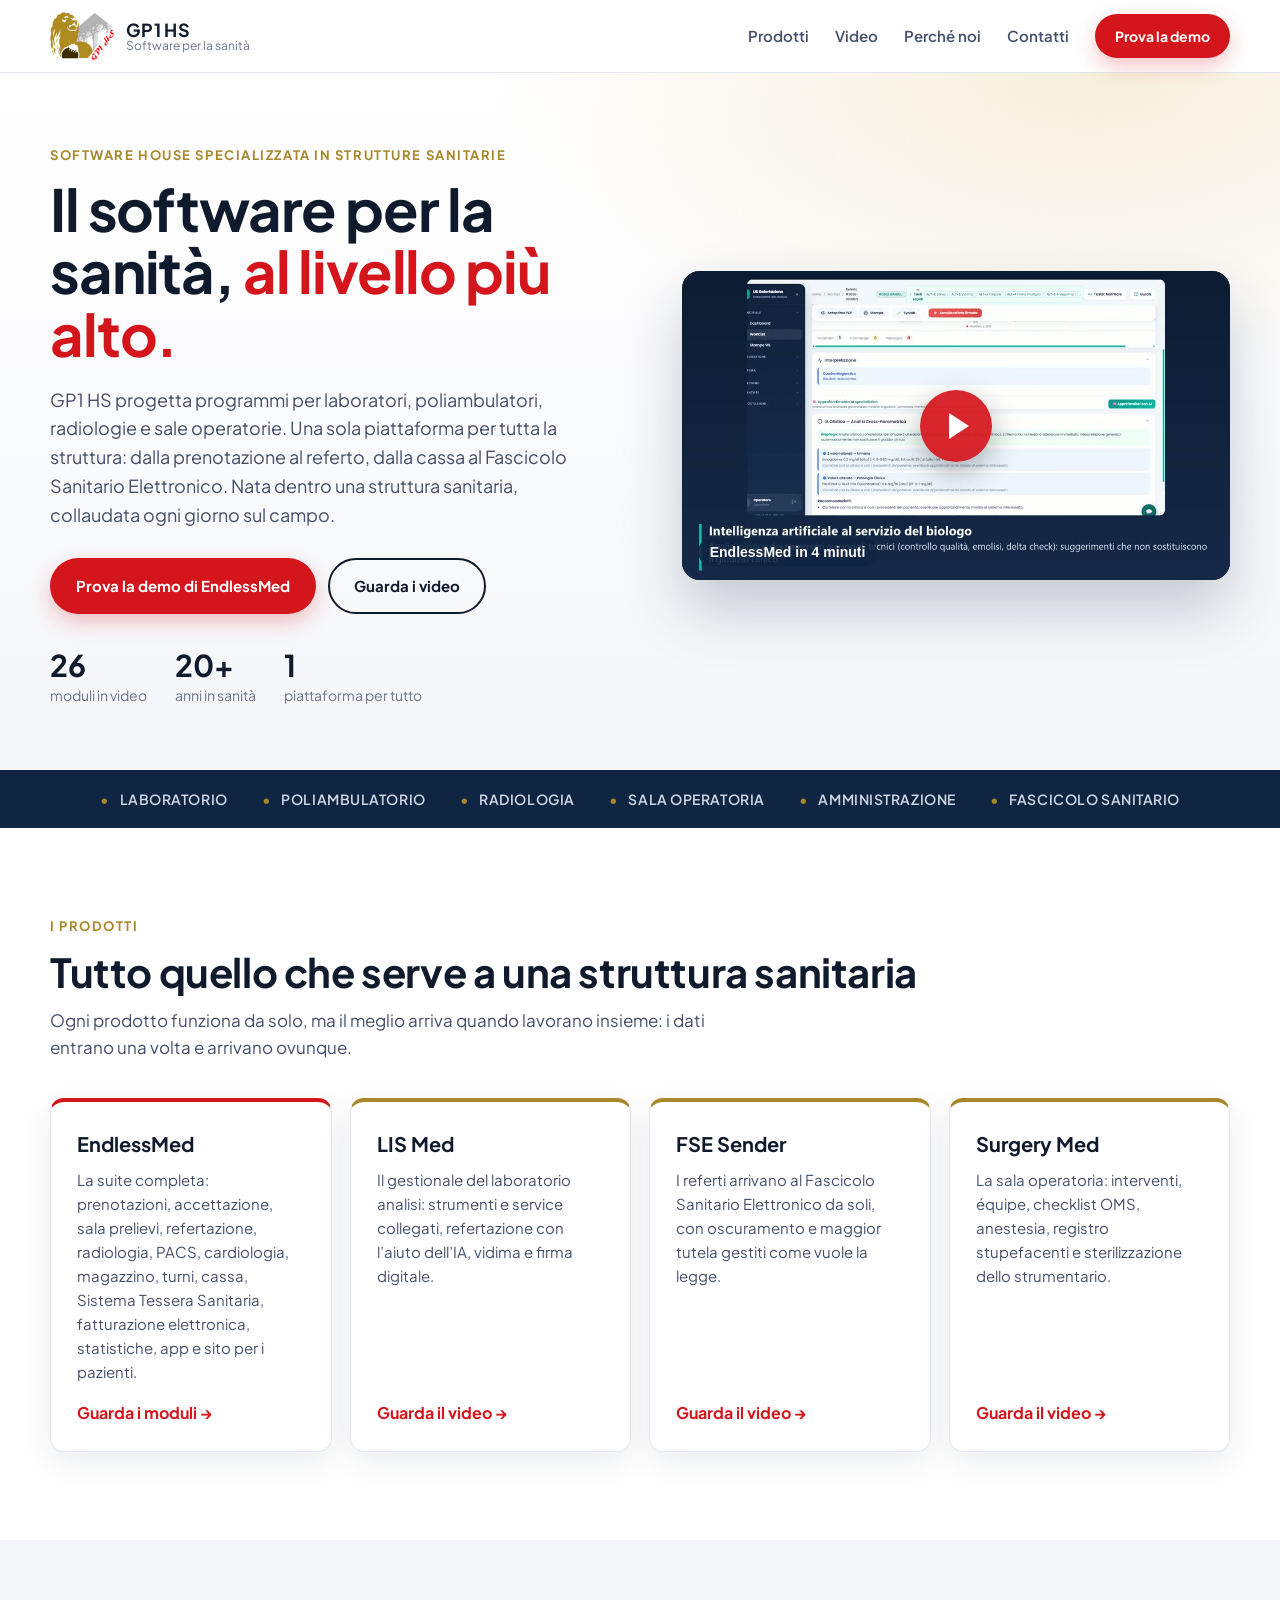
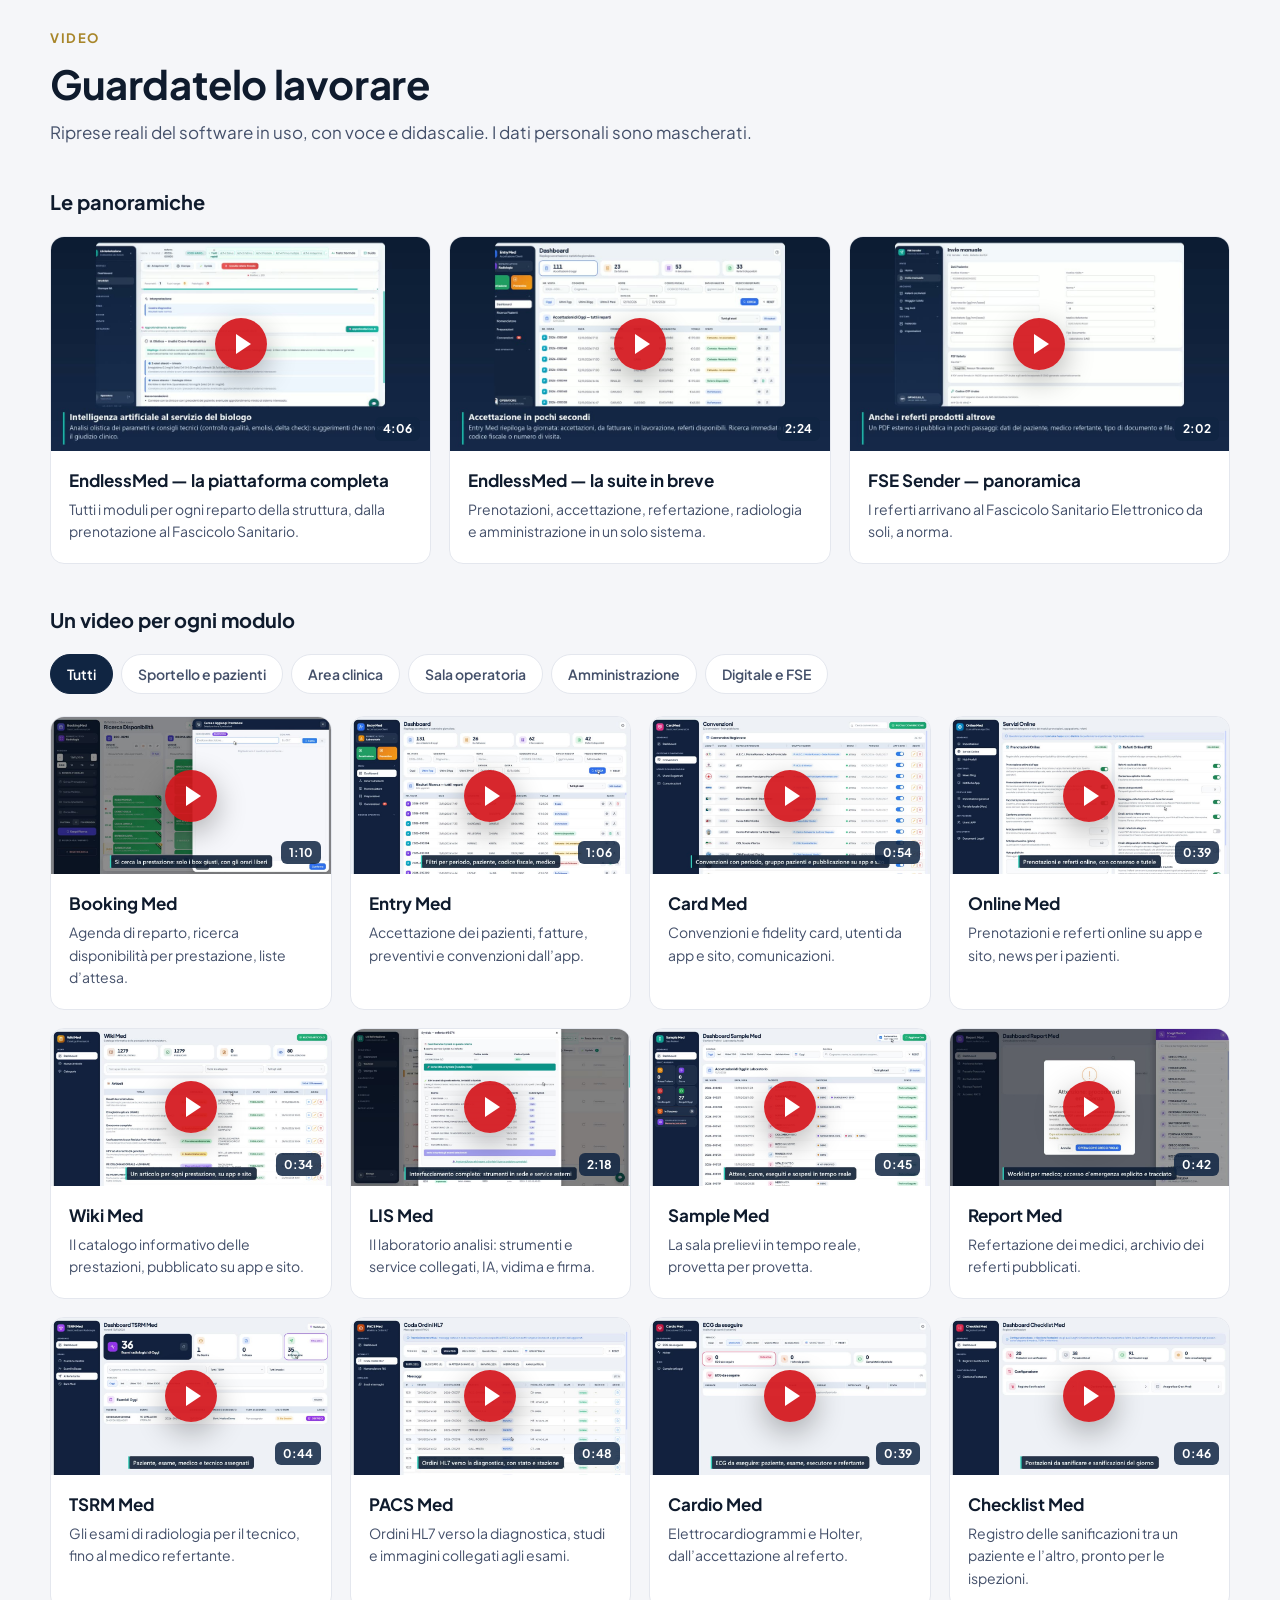
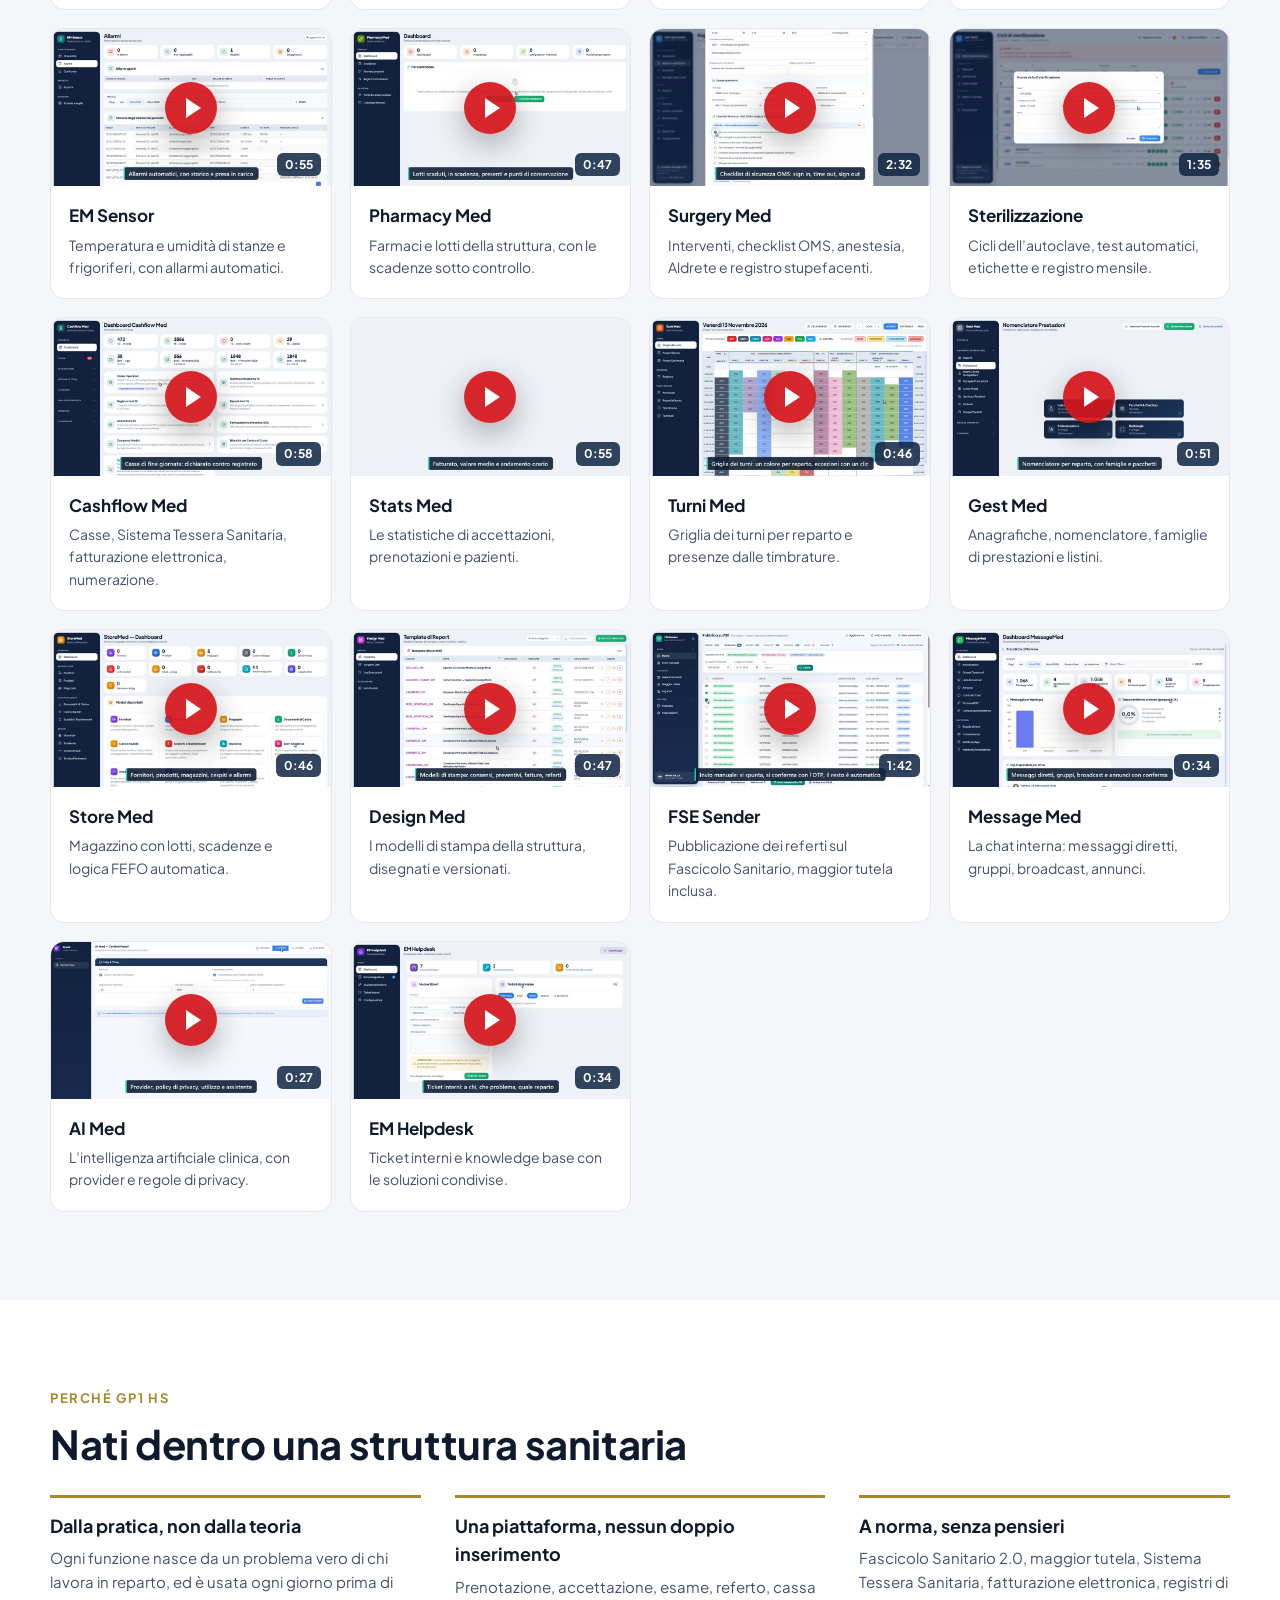
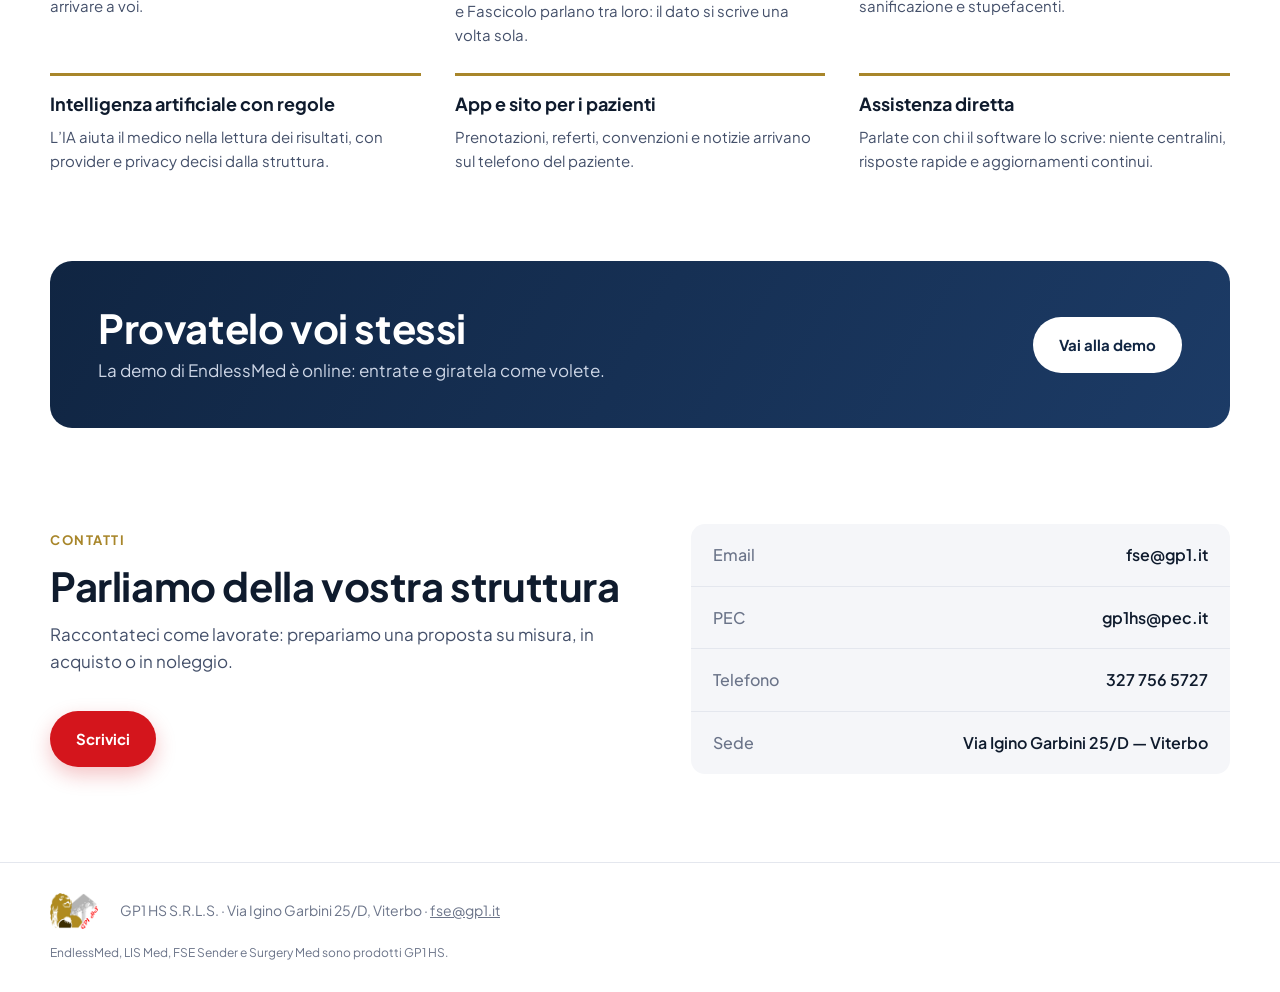
==== index.html @ 27844639 "Sito GP1 HS: software per strutture sanitarie, video demo e link alla demo Pagina unica con prodotti" ====
<!doctype html>
<html lang="it">
<head>
  <meta charset="utf-8">
  <meta name="viewport" content="width=device-width, initial-scale=1">
  <title>GP1 HS — Software per strutture sanitarie</title>
  <meta name="description" content="GP1 HS è la software house specializzata in programmi per strutture sanitarie: EndlessMed, LIS Med, FSE Sender, Surgery Med. Guarda i video e prova la demo.">
  <meta property="og:title" content="GP1 HS — Software per strutture sanitarie">
  <meta property="og:description" content="Una sola piattaforma per tutta la struttura, dalla prenotazione al Fascicolo Sanitario Elettronico.">
  <meta property="og:image" content="video/poster/video-endlessmed-completo.jpg">
  <link rel="icon" href="assets/img/favicon.png">
  <link rel="preconnect" href="https://fonts.googleapis.com">
  <link rel="preconnect" href="https://fonts.gstatic.com" crossorigin>
  <link href="https://fonts.googleapis.com/css2?family=Plus+Jakarta+Sans:wght@400;500;600;700;800&display=swap" rel="stylesheet">
  <link rel="stylesheet" href="assets/css/style.css">
</head>
<body>

<header class="top" id="top">
  <div class="wrap top__bar">
    <a class="brand" href="#top" aria-label="GP1 HS, torna all'inizio">
      <img src="assets/img/logo-gp1hs.png" alt="GP1 HS" width="64" height="48">
      <span class="brand__txt"><strong>GP1 HS</strong><small>Software per la sanità</small></span>
    </a>
    <nav class="nav" id="nav" aria-label="Menu principale">
      <a href="#prodotti">Prodotti</a>
      <a href="#video">Video</a>
      <a href="#perche">Perché noi</a>
      <a href="#contatti">Contatti</a>
      <a class="btn btn--primary btn--sm" href="https://demo.endlessmed.com" target="_blank" rel="noopener">Prova la demo</a>
    </nav>
    <button class="nav-toggle" id="navToggle" aria-label="Apri il menu" aria-expanded="false"><span></span><span></span><span></span></button>
  </div>
</header>

<main>

  <section class="hero">
    <div class="wrap hero__grid">
      <div class="hero__txt">
        <p class="eyebrow">Software house specializzata in strutture sanitarie</p>
        <h1>Il software per la sanità, <span class="accent">al livello più alto.</span></h1>
        <p class="lead">GP1 HS progetta programmi per laboratori, poliambulatori, radiologie e sale operatorie.
          Una sola piattaforma per tutta la struttura: dalla prenotazione al referto, dalla cassa al
          Fascicolo Sanitario Elettronico. Nata dentro una struttura sanitaria, collaudata ogni giorno sul campo.</p>
        <div class="hero__cta">
          <a class="btn btn--primary" href="https://demo.endlessmed.com" target="_blank" rel="noopener">Prova la demo di EndlessMed</a>
          <a class="btn btn--ghost" href="#video">Guarda i video</a>
        </div>
        <ul class="hero__facts">
          <li><strong>26</strong> moduli in video</li>
          <li><strong>20+</strong> anni in sanità</li>
          <li><strong>1</strong> piattaforma per tutto</li>
        </ul>
      </div>
      <button class="hero__media play" data-video="video-endlessmed-completo" data-titolo="EndlessMed — la piattaforma completa" aria-label="Guarda il video: EndlessMed, la piattaforma completa">
        <img src="video/poster/video-endlessmed-completo.jpg" alt="" loading="eager">
        <span class="play__btn" aria-hidden="true"></span>
        <span class="hero__media-cap">EndlessMed in 4 minuti</span>
      </button>
    </div>
  </section>

  <section class="band">
    <div class="wrap band__row">
      <span>Laboratorio</span><span>Poliambulatorio</span><span>Radiologia</span><span>Sala operatoria</span><span>Amministrazione</span><span>Fascicolo Sanitario</span>
    </div>
  </section>

  <section class="section" id="prodotti">
    <div class="wrap">
      <p class="eyebrow">I prodotti</p>
      <h2>Tutto quello che serve a una struttura sanitaria</h2>
      <p class="sub">Ogni prodotto funziona da solo, ma il meglio arriva quando lavorano insieme: i dati entrano una volta e arrivano ovunque.</p>
      <div class="products">
        <article class="product product--main">
          <h3>EndlessMed</h3>
          <p>La suite completa: prenotazioni, accettazione, sala prelievi, refertazione, radiologia, PACS, cardiologia,
            magazzino, turni, cassa, Sistema Tessera Sanitaria, fatturazione elettronica, statistiche, app e sito per i pazienti.</p>
          <a class="link" href="#video" data-filtro="sportello">Guarda i moduli</a>
        </article>
        <article class="product">
          <h3>LIS Med</h3>
          <p>Il gestionale del laboratorio analisi: strumenti e service collegati, refertazione con l’aiuto dell’IA, vidima e firma digitale.</p>
          <a class="link play" href="#" data-video="lis-med" data-titolo="LIS Med">Guarda il video</a>
        </article>
        <article class="product">
          <h3>FSE Sender</h3>
          <p>I referti arrivano al Fascicolo Sanitario Elettronico da soli, con oscuramento e maggior tutela gestiti come vuole la legge.</p>
          <a class="link play" href="#" data-video="fse-sender" data-titolo="FSE Sender">Guarda il video</a>
        </article>
        <article class="product">
          <h3>Surgery Med</h3>
          <p>La sala operatoria: interventi, équipe, checklist OMS, anestesia, registro stupefacenti e sterilizzazione dello strumentario.</p>
          <a class="link play" href="#" data-video="surgery-med" data-titolo="Surgery Med">Guarda il video</a>
        </article>
      </div>
    </div>
  </section>

  <section class="section section--alt" id="video">
    <div class="wrap">
      <p class="eyebrow">Video</p>
      <h2>Guardatelo lavorare</h2>
      <p class="sub">Riprese reali del software in uso, con voce e didascalie. I dati personali sono mascherati.</p>

      <h3 class="h3">Le panoramiche</h3>
      <div class="cards cards--3" id="panoramica"></div>

      <h3 class="h3">Un video per ogni modulo</h3>
      <div class="chips" id="filtri" role="tablist" aria-label="Filtra per area"></div>
      <div class="cards" id="moduli"></div>
    </div>
  </section>

  <section class="section" id="perche">
    <div class="wrap">
      <p class="eyebrow">Perché GP1 HS</p>
      <h2>Nati dentro una struttura sanitaria</h2>
      <div class="why">
        <div><h3>Dalla pratica, non dalla teoria</h3><p>Ogni funzione nasce da un problema vero di chi lavora in reparto, ed è usata ogni giorno prima di arrivare a voi.</p></div>
        <div><h3>Una piattaforma, nessun doppio inserimento</h3><p>Prenotazione, accettazione, esame, referto, cassa e Fascicolo parlano tra loro: il dato si scrive una volta sola.</p></div>
        <div><h3>A norma, senza pensieri</h3><p>Fascicolo Sanitario 2.0, maggior tutela, Sistema Tessera Sanitaria, fatturazione elettronica, registri di sanificazione e stupefacenti.</p></div>
        <div><h3>Intelligenza artificiale con regole</h3><p>L’IA aiuta il medico nella lettura dei risultati, con provider e privacy decisi dalla struttura.</p></div>
        <div><h3>App e sito per i pazienti</h3><p>Prenotazioni, referti, convenzioni e notizie arrivano sul telefono del paziente.</p></div>
        <div><h3>Assistenza diretta</h3><p>Parlate con chi il software lo scrive: niente centralini, risposte rapide e aggiornamenti continui.</p></div>
      </div>
    </div>
  </section>

  <section class="cta">
    <div class="wrap cta__box">
      <div>
        <h2>Provatelo voi stessi</h2>
        <p>La demo di EndlessMed è online: entrate e giratela come volete.</p>
      </div>
      <a class="btn btn--light" href="https://demo.endlessmed.com" target="_blank" rel="noopener">Vai alla demo</a>
    </div>
  </section>

  <section class="section" id="contatti">
    <div class="wrap contacts">
      <div>
        <p class="eyebrow">Contatti</p>
        <h2>Parliamo della vostra struttura</h2>
        <p class="sub">Raccontateci come lavorate: prepariamo una proposta su misura, in acquisto o in noleggio.</p>
        <a class="btn btn--primary" href="mailto:fse@gp1.it?subject=Richiesta%20informazioni%20GP1%20HS">Scrivici</a>
      </div>
      <ul class="contacts__list">
        <li><span>Email</span><a href="mailto:fse@gp1.it">fse@gp1.it</a></li>
        <li><span>PEC</span><a href="mailto:gp1hs@pec.it">gp1hs@pec.it</a></li>
        <li><span>Telefono</span><a href="tel:+393277565727">327 756 5727</a></li>
        <li><span>Sede</span>Via Igino Garbini 25/D — Viterbo</li>
      </ul>
    </div>
  </section>

</main>

<footer class="foot">
  <div class="wrap foot__row">
    <img src="assets/img/logo-gp1hs.png" alt="" width="48" height="36">
    <p>GP1 HS S.R.L.S. · Via Igino Garbini 25/D, Viterbo · <a href="mailto:fse@gp1.it">fse@gp1.it</a></p>
    <p class="foot__small">EndlessMed, LIS Med, FSE Sender e Surgery Med sono prodotti GP1 HS.</p>
  </div>
</footer>

<dialog class="player" id="player" aria-label="Video">
  <div class="player__box">
    <div class="player__head"><strong id="playerTitle"></strong><button class="player__close" id="playerClose" aria-label="Chiudi il video">×</button></div>
    <video id="playerVideo" controls playsinline preload="metadata"></video>
  </div>
</dialog>

<script src="assets/js/video.js"></script>
<script src="assets/js/main.js"></script>
</body>
</html>
---- assets/css/style.css ----
:root {
  --ink: #0f1b2d;
  --ink-2: #44506a;
  --muted: #6b7489;
  --bg: #ffffff;
  --bg-alt: #f5f6f9;
  --line: #e4e7ee;
  --gold: #a8862a;
  --gold-soft: #f6efdd;
  --red: #d4151c;
  --navy: #102542;
  --radius: 14px;
  --shadow: 0 10px 30px rgba(16, 37, 66, .08);
}
* { box-sizing: border-box; }
html { scroll-behavior: smooth; scroll-padding-top: 84px; }
body { margin: 0; font-family: 'Plus Jakarta Sans', system-ui, -apple-system, 'Segoe UI', sans-serif; color: var(--ink); background: var(--bg); line-height: 1.6; -webkit-font-smoothing: antialiased; }
body.no-scroll { overflow: hidden; }
img { max-width: 100%; display: block; }
a { color: inherit; }
.wrap { width: min(1180px, 100% - 32px); margin: 0 auto; }

/* pulsanti */
.btn { display: inline-flex; align-items: center; justify-content: center; gap: 8px; padding: 14px 24px; border-radius: 999px; font-weight: 700; font-size: 15px; text-decoration: none; border: 2px solid transparent; transition: transform .15s, box-shadow .15s, background .15s; cursor: pointer; }
.btn:hover { transform: translateY(-1px); }
.btn--primary { background: var(--red); color: #fff; box-shadow: 0 8px 20px rgba(212, 21, 28, .25); }
.btn--primary:hover { background: #b80f15; }
.btn--ghost { border-color: var(--ink); color: var(--ink); }
.btn--ghost:hover { background: var(--ink); color: #fff; }
.btn--light { background: #fff; color: var(--navy); }
.btn--sm { padding: 9px 18px; font-size: 14px; }
.link { font-weight: 700; color: var(--red); text-decoration: none; }
.link::after { content: ' →'; }

/* intestazione */
.top { position: sticky; top: 0; z-index: 50; background: rgba(255, 255, 255, .94); backdrop-filter: blur(10px); border-bottom: 1px solid var(--line); }
.top__bar { display: flex; align-items: center; justify-content: space-between; height: 72px; }
.brand { display: flex; align-items: center; gap: 12px; text-decoration: none; }
.brand img { width: 64px; height: auto; }
.brand__txt { display: flex; flex-direction: column; line-height: 1.1; }
.brand__txt strong { font-size: 18px; letter-spacing: .02em; }
.brand__txt small { font-size: 12px; color: var(--muted); }
.nav { display: flex; align-items: center; gap: 26px; }
.nav a:not(.btn) { text-decoration: none; font-weight: 600; font-size: 15px; color: var(--ink-2); }
.nav a:not(.btn):hover { color: var(--red); }
.nav-toggle { display: none; background: none; border: 0; padding: 8px; cursor: pointer; }
.nav-toggle span { display: block; width: 24px; height: 2px; background: var(--ink); margin: 5px 0; }

/* hero */
.hero { padding: 72px 0 64px; background: radial-gradient(1000px 500px at 85% 0%, var(--gold-soft), transparent 60%), linear-gradient(180deg, #fff, var(--bg-alt)); }
.hero__grid { display: grid; grid-template-columns: 1.05fr 1fr; gap: 56px; align-items: center; }
.eyebrow { margin: 0 0 12px; font-size: 13px; font-weight: 700; letter-spacing: .12em; text-transform: uppercase; color: var(--gold); }
h1 { font-size: clamp(36px, 5vw, 58px); line-height: 1.08; margin: 0 0 20px; letter-spacing: -.02em; }
h1 .accent { color: var(--red); }
h2 { font-size: clamp(28px, 3.4vw, 40px); line-height: 1.15; margin: 0 0 12px; letter-spacing: -.01em; }
.lead { font-size: 18px; color: var(--ink-2); margin: 0 0 28px; max-width: 560px; }
.sub { font-size: 17px; color: var(--ink-2); margin: 0 0 36px; max-width: 720px; }
.hero__cta { display: flex; flex-wrap: wrap; gap: 12px; }
.hero__facts { display: flex; flex-wrap: wrap; gap: 28px; list-style: none; padding: 0; margin: 36px 0 0; color: var(--muted); font-size: 14px; }
.hero__facts strong { display: block; font-size: 30px; color: var(--ink); line-height: 1; margin-bottom: 4px; }
.hero__media { position: relative; border: 0; padding: 0; border-radius: 18px; overflow: hidden; box-shadow: 0 30px 60px rgba(16, 37, 66, .22); cursor: pointer; background: var(--navy); }
.hero__media img { width: 100%; aspect-ratio: 16 / 9; object-fit: cover; transition: transform .4s; }
.hero__media:hover img { transform: scale(1.03); }
.hero__media-cap { position: absolute; left: 16px; bottom: 14px; background: rgba(16, 37, 66, .85); color: #fff; font-weight: 600; font-size: 14px; padding: 6px 12px; border-radius: 999px; }

/* tasto play */
.play__btn { position: absolute; left: 50%; top: 50%; width: 72px; height: 72px; margin: -36px 0 0 -36px; border-radius: 50%; background: rgba(212, 21, 28, .92); box-shadow: 0 10px 30px rgba(0, 0, 0, .3); transition: transform .2s; }
.play__btn::after { content: ''; position: absolute; left: 29px; top: 23px; border-left: 20px solid #fff; border-top: 13px solid transparent; border-bottom: 13px solid transparent; }
.play:hover .play__btn { transform: scale(1.08); }

/* fascia reparti */
.band { background: var(--navy); color: #cdd6e6; }
.band__row { display: flex; flex-wrap: wrap; justify-content: center; gap: 10px 34px; padding: 18px 0; font-weight: 600; font-size: 14px; letter-spacing: .04em; text-transform: uppercase; }
.band__row span::before { content: '•'; color: var(--gold); margin-right: 10px; }

/* sezioni */
.section { padding: 88px 0; }
.section--alt { background: var(--bg-alt); }
.h3 { font-size: 20px; margin: 40px 0 18px; }

/* prodotti */
.products { display: grid; grid-template-columns: repeat(4, 1fr); gap: 18px; }
.product { background: #fff; border: 1px solid var(--line); border-radius: var(--radius); padding: 26px; box-shadow: var(--shadow); display: flex; flex-direction: column; gap: 8px; border-top: 4px solid var(--gold); }
.product h3 { margin: 0; font-size: 20px; }
.product p { margin: 0 0 8px; color: var(--ink-2); font-size: 15px; flex: 1; }
.product--main { border-top-color: var(--red); }

/* schede video */
.cards { display: grid; grid-template-columns: repeat(auto-fill, minmax(260px, 1fr)); gap: 18px; }
.cards--3 { grid-template-columns: repeat(3, 1fr); }
.vcard { display: flex; flex-direction: column; text-align: left; font: inherit; color: inherit; background: #fff; border: 1px solid var(--line); border-radius: var(--radius); overflow: hidden; cursor: pointer; padding: 0; transition: transform .15s, box-shadow .15s; }
.vcard:hover { transform: translateY(-3px); box-shadow: var(--shadow); }
.vcard[hidden] { display: none; }
.vcard__img { position: relative; display: block; background: var(--navy); }
.vcard__img img { width: 100%; aspect-ratio: 16 / 9; object-fit: cover; }
.vcard__img .play__btn { width: 52px; height: 52px; margin: -26px 0 0 -26px; }
.vcard__img .play__btn::after { left: 21px; top: 16px; border-left-width: 15px; border-top-width: 10px; border-bottom-width: 10px; }
.vcard__dur { position: absolute; right: 10px; bottom: 10px; background: rgba(16, 37, 66, .85); color: #fff; font-size: 12px; font-weight: 700; padding: 2px 8px; border-radius: 6px; }
.vcard__dur:empty { display: none; }
.vcard__txt { display: flex; flex-direction: column; gap: 4px; padding: 16px 18px 20px; }
.vcard__txt strong { font-size: 17px; }
.vcard__txt span { font-size: 14px; color: var(--ink-2); }
.chips { display: flex; flex-wrap: wrap; gap: 8px; margin-bottom: 22px; }
.chip { font: inherit; font-size: 14px; font-weight: 600; padding: 8px 16px; border-radius: 999px; border: 1px solid var(--line); background: #fff; color: var(--ink-2); cursor: pointer; }
.chip.is-on { background: var(--navy); border-color: var(--navy); color: #fff; }

/* perché */
.why { display: grid; grid-template-columns: repeat(3, 1fr); gap: 26px 34px; margin-top: 28px; }
.why h3 { font-size: 18px; margin: 0 0 6px; padding-top: 14px; border-top: 3px solid var(--gold); }
.why p { margin: 0; color: var(--ink-2); font-size: 15px; }

/* invito alla demo */
.cta { padding: 0 0 8px; }
.cta__box { display: flex; align-items: center; justify-content: space-between; gap: 24px; background: linear-gradient(120deg, var(--navy), #1c3b66); color: #fff; border-radius: 22px; padding: 44px 48px; }
.cta__box h2 { color: #fff; margin: 0 0 6px; }
.cta__box p { margin: 0; color: #cdd6e6; font-size: 17px; }

/* contatti */
.contacts { display: grid; grid-template-columns: 1.1fr 1fr; gap: 48px; align-items: center; }
.contacts__list { list-style: none; margin: 0; padding: 0; background: var(--bg-alt); border-radius: var(--radius); }
.contacts__list li { display: flex; justify-content: space-between; gap: 16px; padding: 18px 22px; border-bottom: 1px solid var(--line); font-weight: 600; }
.contacts__list li:last-child { border-bottom: 0; }
.contacts__list span { color: var(--muted); font-weight: 500; }
.contacts__list a { text-decoration: none; color: var(--ink); overflow-wrap: anywhere; }
.contacts__list a:hover { color: var(--red); }

/* piede */
.foot { border-top: 1px solid var(--line); padding: 30px 0; color: var(--muted); font-size: 14px; }
.foot__row { display: flex; flex-wrap: wrap; align-items: center; gap: 14px 22px; }
.foot__row p { margin: 0; }
.foot__small { flex-basis: 100%; font-size: 12px; }

/* lettore video */
.player { border: 0; padding: 0; background: transparent; width: min(1100px, 100% - 24px); max-width: none; }
.player::backdrop { background: rgba(8, 15, 28, .85); }
.player__box { background: #000; border-radius: 14px; overflow: hidden; }
.player__head { display: flex; align-items: center; justify-content: space-between; padding: 10px 14px; background: var(--navy); color: #fff; }
.player__close { background: none; border: 0; color: #fff; font-size: 30px; line-height: 1; cursor: pointer; padding: 0 6px; }
.player video { display: block; width: 100%; max-height: 80vh; background: #000; }

/* schermi piccoli */
@media (max-width: 960px) {
  .hero__grid, .contacts { grid-template-columns: 1fr; gap: 36px; }
  .products { grid-template-columns: repeat(2, 1fr); }
  .why { grid-template-columns: repeat(2, 1fr); }
  .cards--3 { grid-template-columns: 1fr 1fr; }
}
@media (max-width: 720px) {
  .nav-toggle { display: block; }
  .nav { position: absolute; top: 72px; left: 0; right: 0; flex-direction: column; align-items: stretch; gap: 0; background: #fff; border-bottom: 1px solid var(--line); padding: 8px 16px 16px; display: none; }
  .nav.is-open { display: flex; }
  .nav a:not(.btn) { padding: 12px 0; border-bottom: 1px solid var(--line); }
  .nav .btn { margin-top: 12px; }
  .hero { padding: 44px 0 48px; }
  .section { padding: 60px 0; }
  .products, .why, .cards--3 { grid-template-columns: 1fr; }
  .cta__box { flex-direction: column; align-items: flex-start; padding: 32px 24px; }
  .contacts__list li { flex-direction: column; gap: 2px; }
  .brand__txt small { display: none; }
}
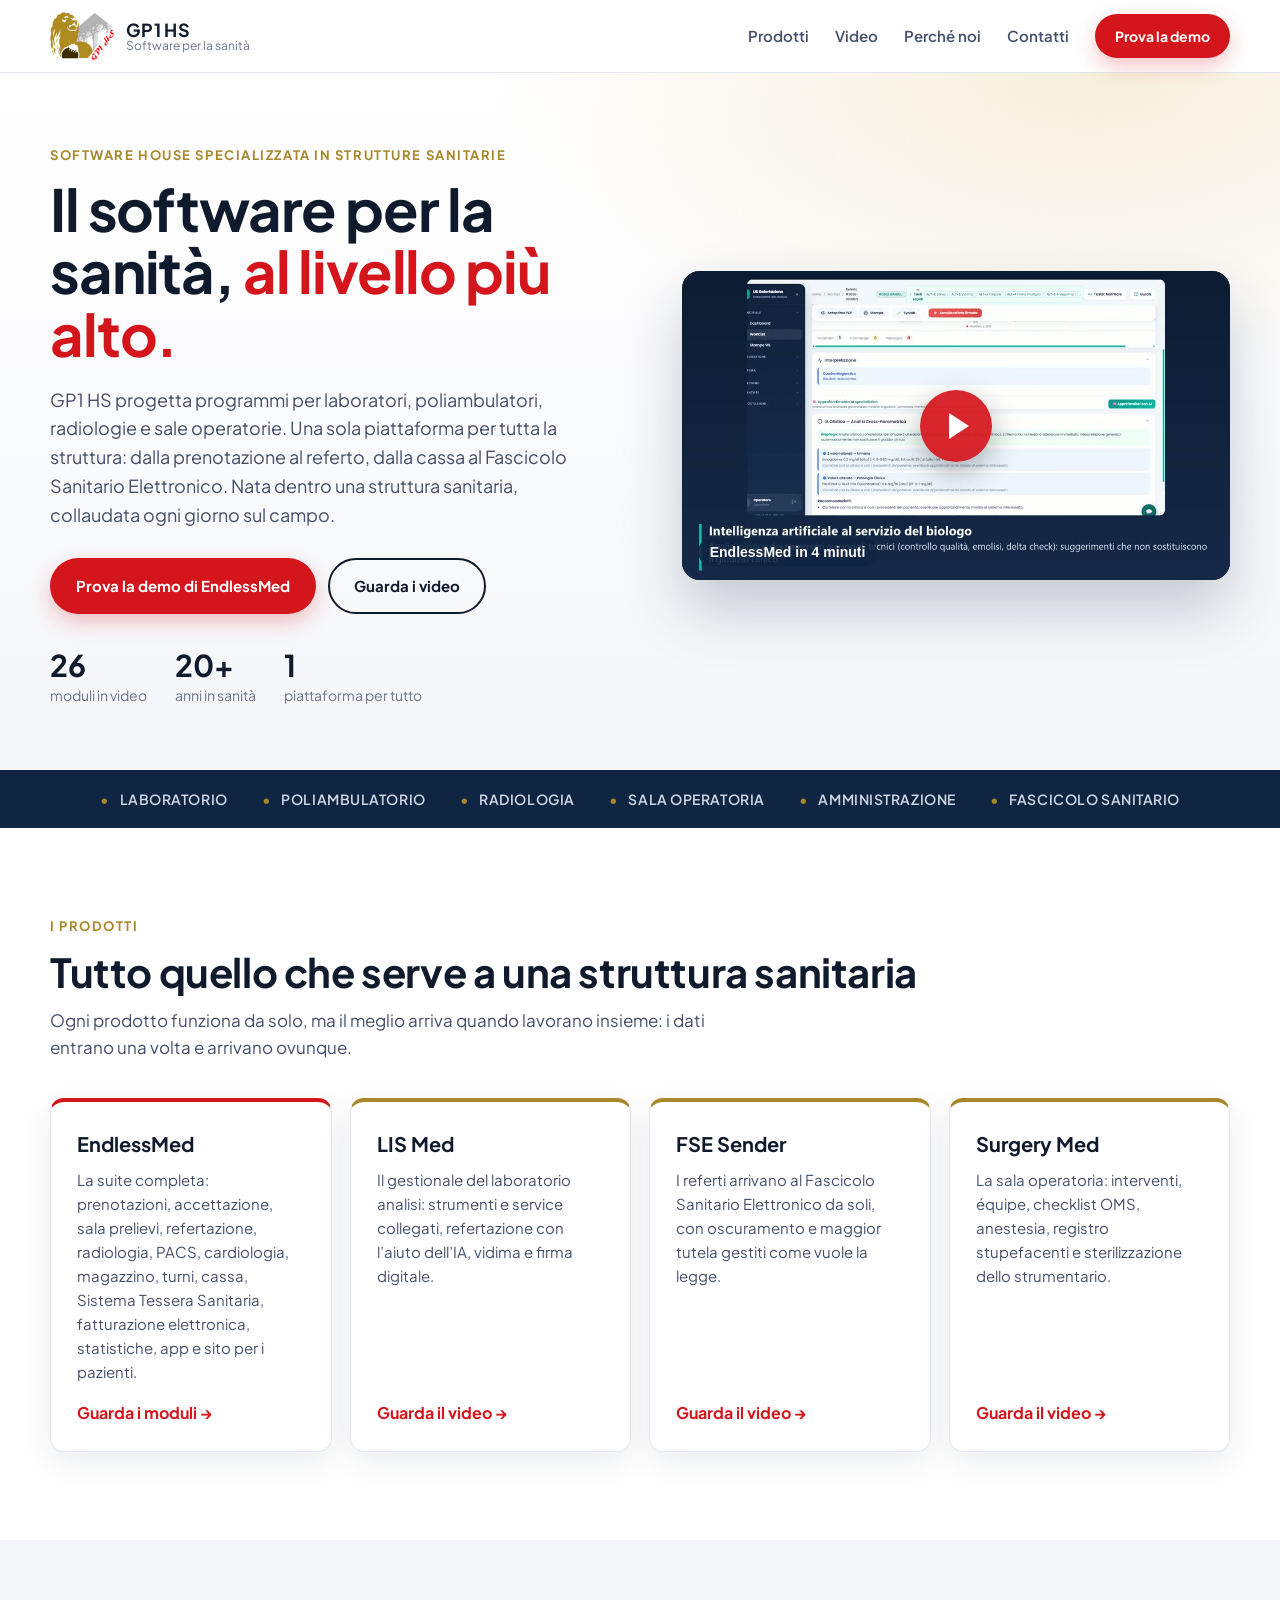
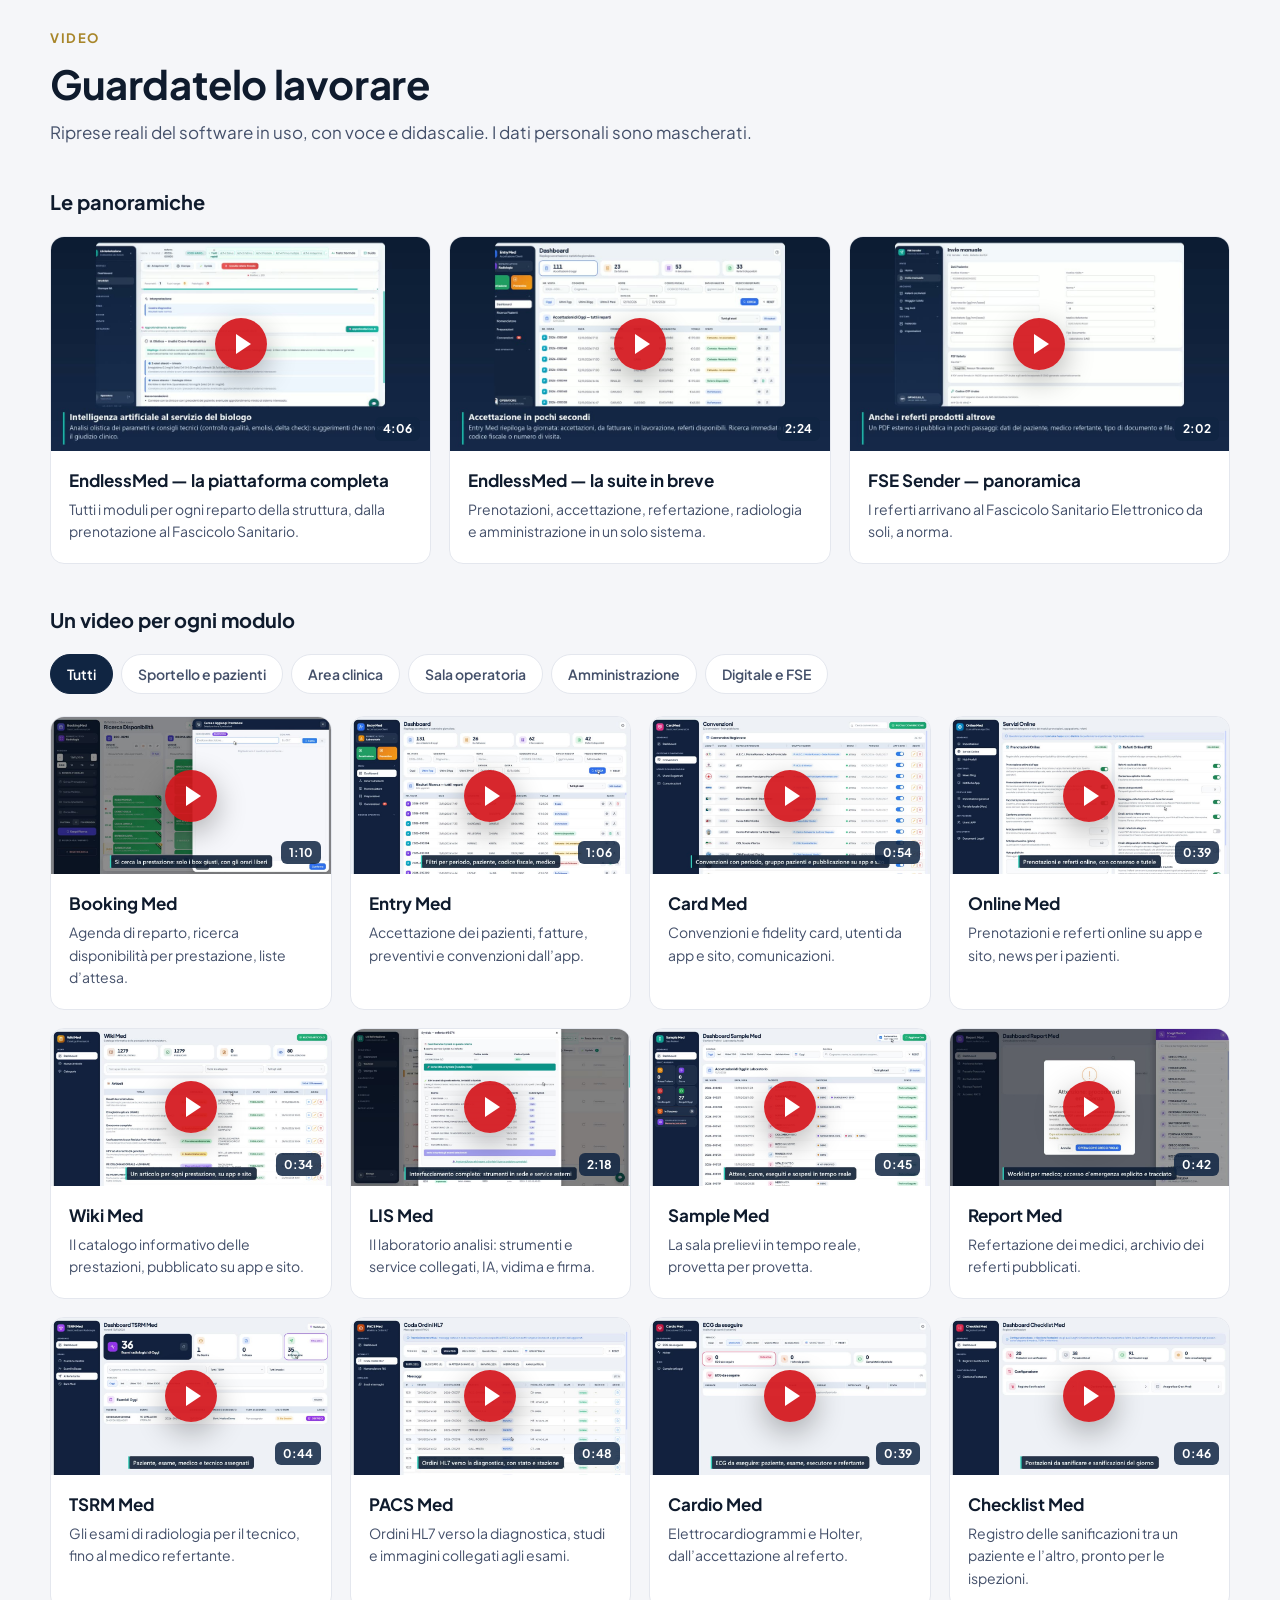
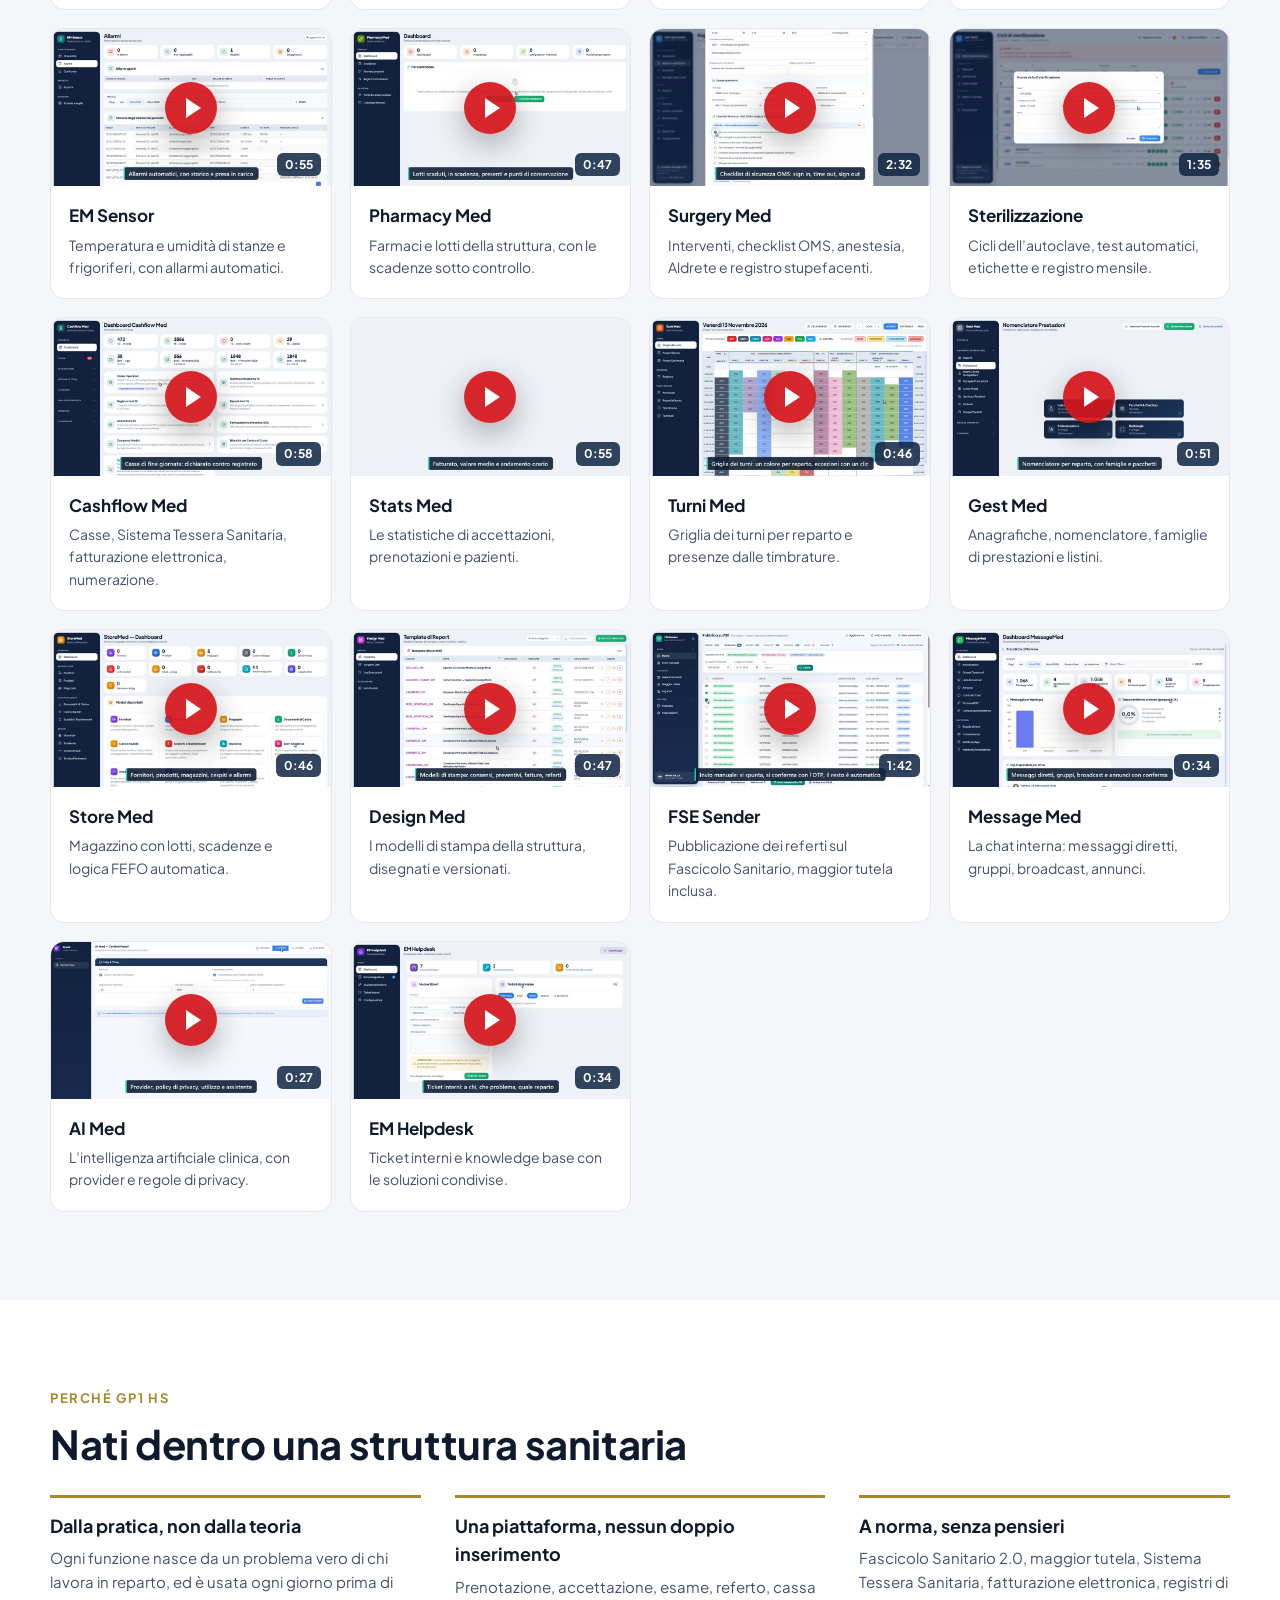
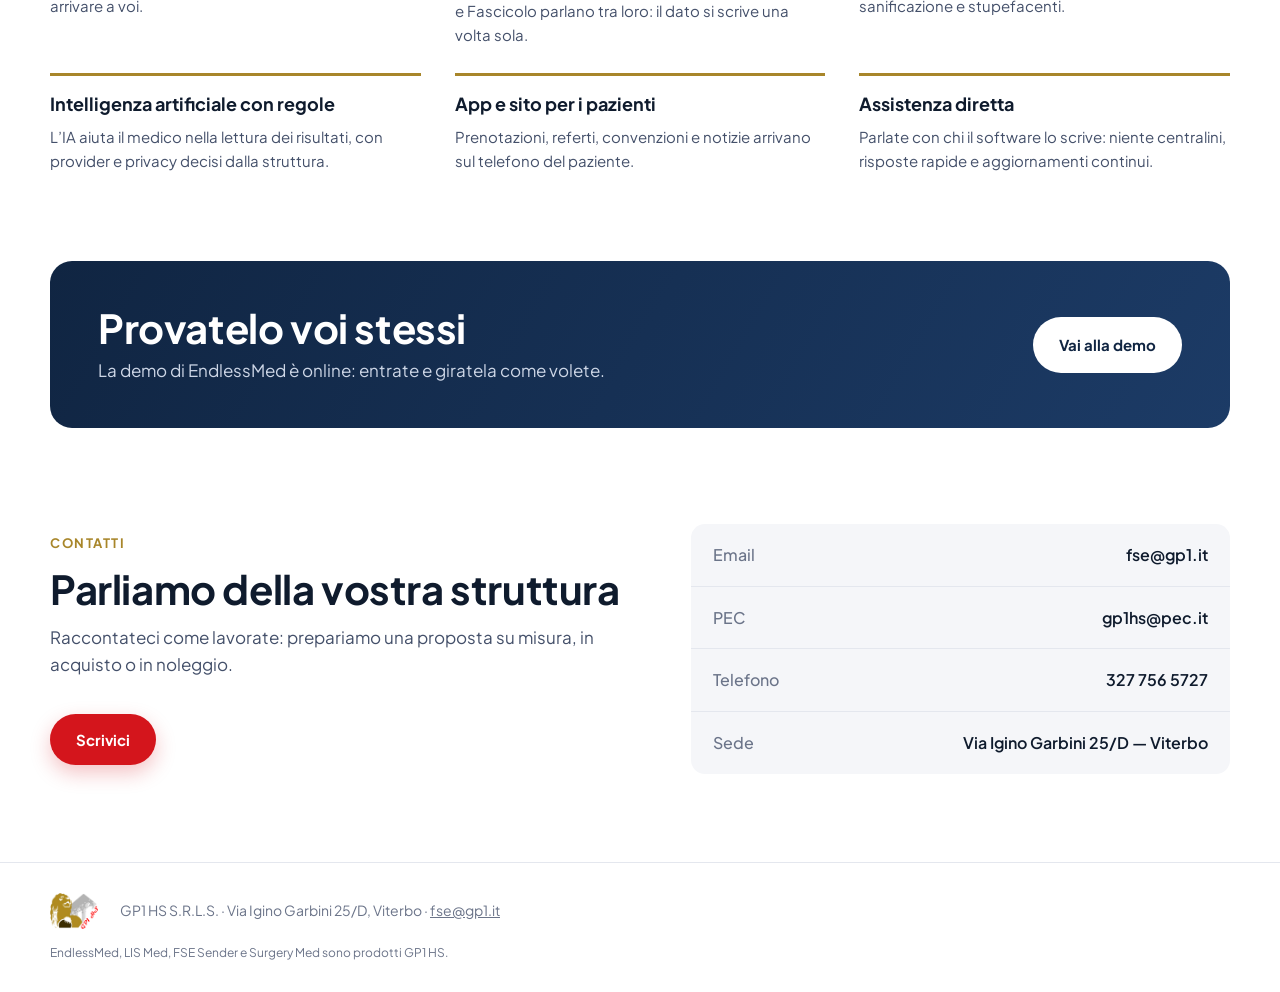
==== commit 0654159b: "Scrivici: finestra con Gmail, Outlook, programma di posta e copia dell'indirizzo Il solo link mailto" ====
--- a/index.html
+++ b/index.html
@@ -144,7 +144,7 @@
         <p class="eyebrow">Contatti</p>
         <h2>Parliamo della vostra struttura</h2>
         <p class="sub">Raccontateci come lavorate: prepariamo una proposta su misura, in acquisto o in noleggio.</p>
-        <a class="btn btn--primary" href="mailto:fse@gp1.it?subject=Richiesta%20informazioni%20GP1%20HS">Scrivici</a>
+        <button class="btn btn--primary" id="scrivici" type="button">Scrivici</button>
       </div>
       <ul class="contacts__list">
         <li><span>Email</span><a href="mailto:fse@gp1.it">fse@gp1.it</a></li>
@@ -165,6 +165,21 @@
   </div>
 </footer>
 
+<dialog class="mail" id="mailDlg" aria-labelledby="mailTitle">
+  <div class="mail__box">
+    <button class="mail__close" id="mailClose" aria-label="Chiudi">×</button>
+    <h3 id="mailTitle">Scriveteci</h3>
+    <p class="mail__addr">fse@gp1.it</p>
+    <div class="mail__opts">
+      <a class="btn btn--primary" target="_blank" rel="noopener" href="https://mail.google.com/mail/?view=cm&amp;fs=1&amp;to=fse@gp1.it&amp;su=Richiesta%20informazioni%20GP1%20HS">Scrivi con Gmail</a>
+      <a class="btn btn--ghost" target="_blank" rel="noopener" href="https://outlook.live.com/mail/0/deeplink/compose?to=fse@gp1.it&amp;subject=Richiesta%20informazioni%20GP1%20HS">Scrivi con Outlook</a>
+      <a class="btn btn--ghost" href="mailto:fse@gp1.it?subject=Richiesta%20informazioni%20GP1%20HS">Programma di posta</a>
+      <button class="btn btn--ghost" type="button" id="mailCopy">Copia l’indirizzo</button>
+    </div>
+    <p class="mail__alt">Oppure chiamateci: <a href="tel:+393277565727">327 756 5727</a></p>
+  </div>
+</dialog>
+
 <dialog class="player" id="player" aria-label="Video">
   <div class="player__box">
     <div class="player__head"><strong id="playerTitle"></strong><button class="player__close" id="playerClose" aria-label="Chiudi il video">×</button></div>
--- a/assets/css/style.css
+++ b/assets/css/style.css
@@ -138,6 +138,19 @@
 .player__close { background: none; border: 0; color: #fff; font-size: 30px; line-height: 1; cursor: pointer; padding: 0 6px; }
 .player video { display: block; width: 100%; max-height: 80vh; background: #000; }
 
+/* finestra «Scrivici» */
+.mail { border: 0; padding: 0; background: transparent; width: min(480px, 100% - 32px); }
+.mail::backdrop { background: rgba(8, 15, 28, .7); }
+.mail__box { position: relative; background: #fff; border-radius: 18px; padding: 30px 28px 24px; box-shadow: 0 30px 60px rgba(0, 0, 0, .3); }
+.mail__box h3 { margin: 0 0 4px; font-size: 22px; }
+.mail__addr { margin: 0 0 20px; font-size: 20px; font-weight: 700; color: var(--red); overflow-wrap: anywhere; }
+.mail__opts { display: grid; gap: 10px; }
+.mail__opts .btn { width: 100%; font-family: inherit; }
+.mail__alt { margin: 18px 0 0; color: var(--ink-2); font-size: 15px; }
+.mail__alt a { font-weight: 700; color: var(--ink); }
+.mail__close { position: absolute; right: 14px; top: 10px; background: none; border: 0; font-size: 28px; line-height: 1; cursor: pointer; color: var(--muted); }
+button.btn { font-family: inherit; }
+
 /* schermi piccoli */
 @media (max-width: 960px) {
   .hero__grid, .contacts { grid-template-columns: 1fr; gap: 36px; }
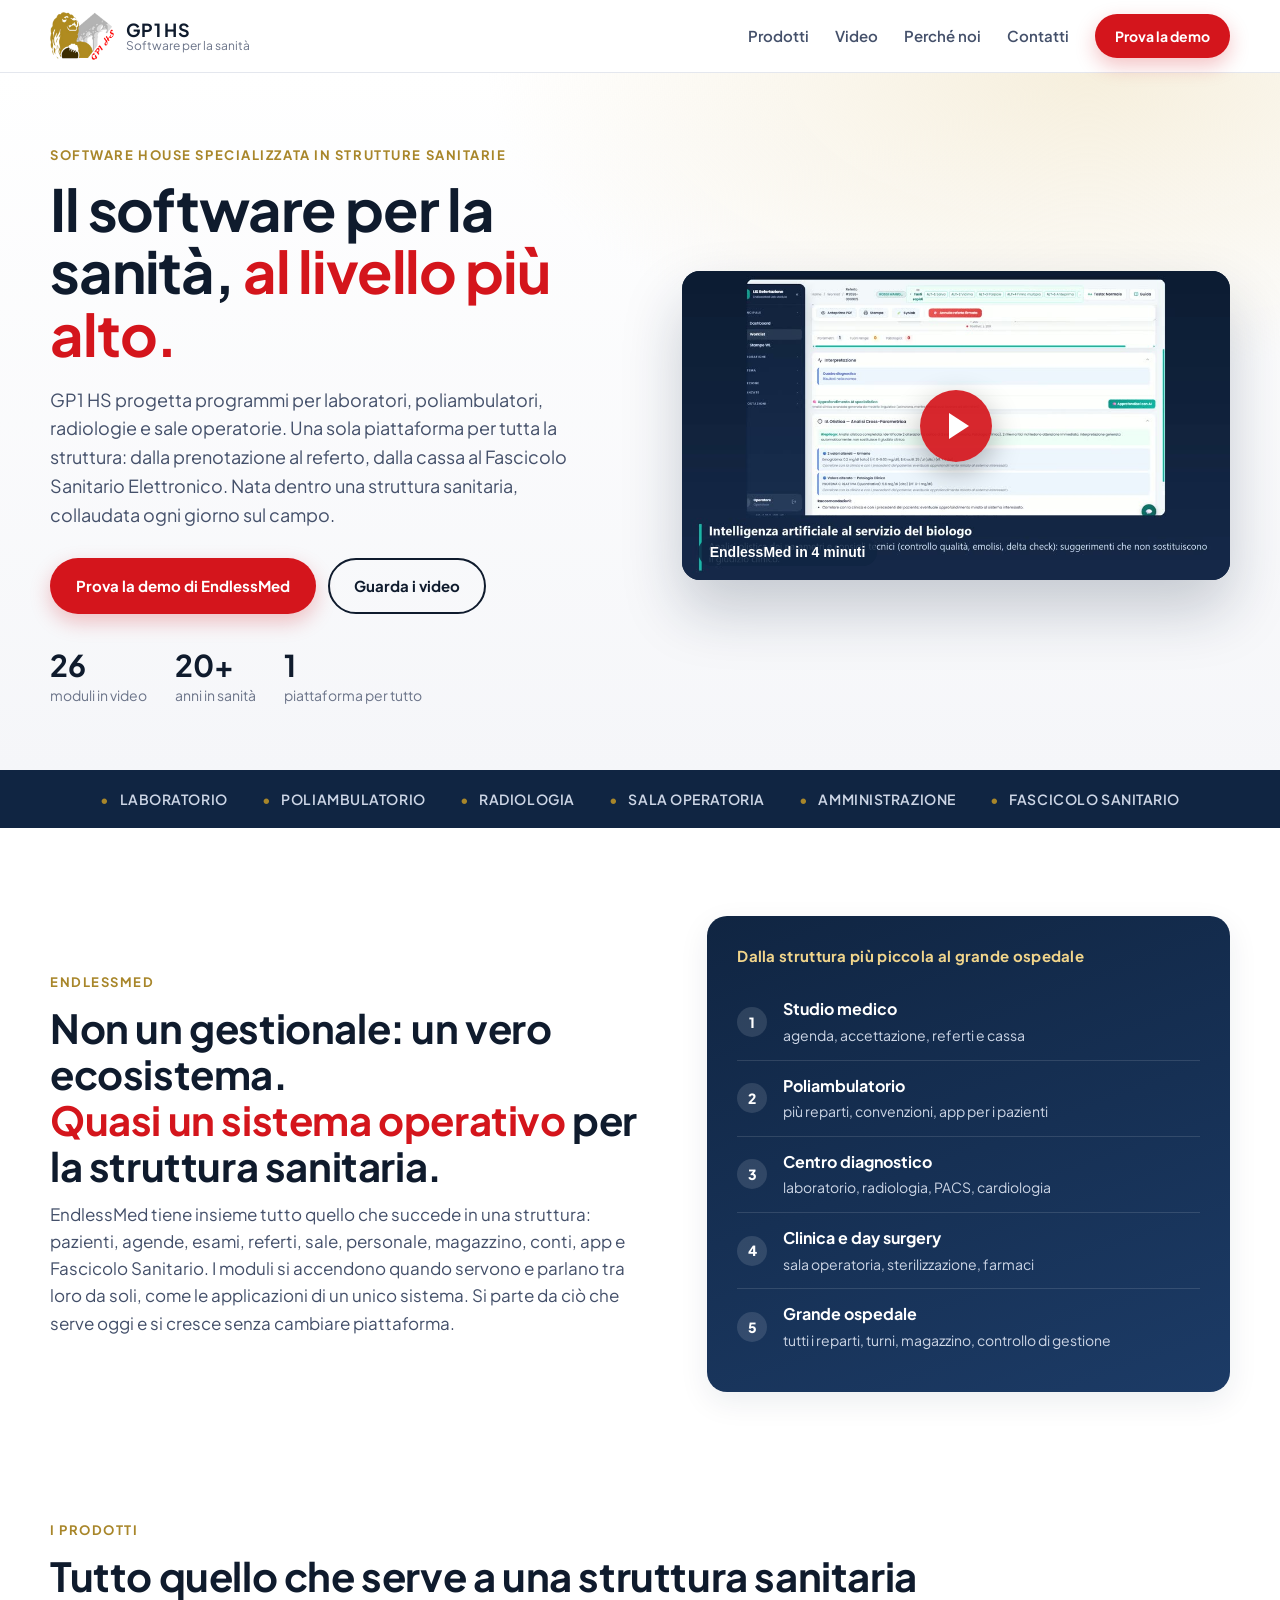
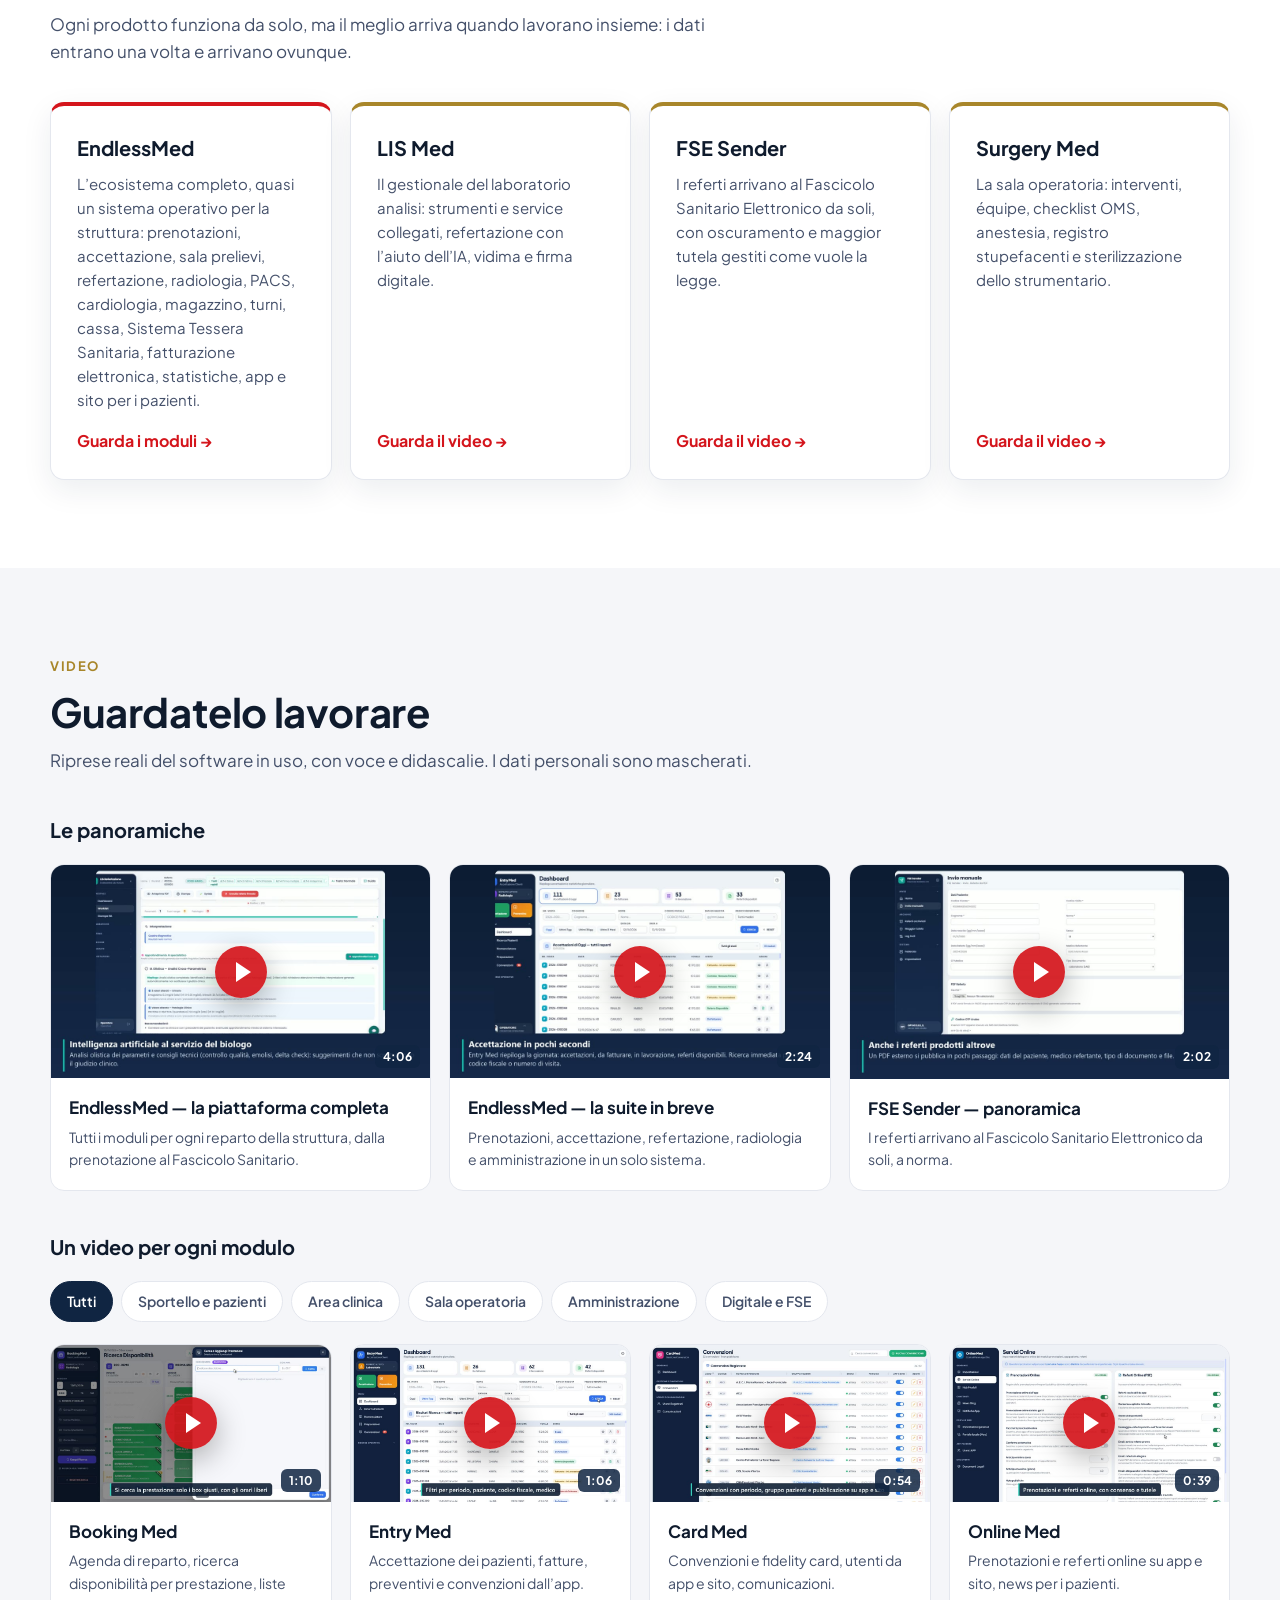
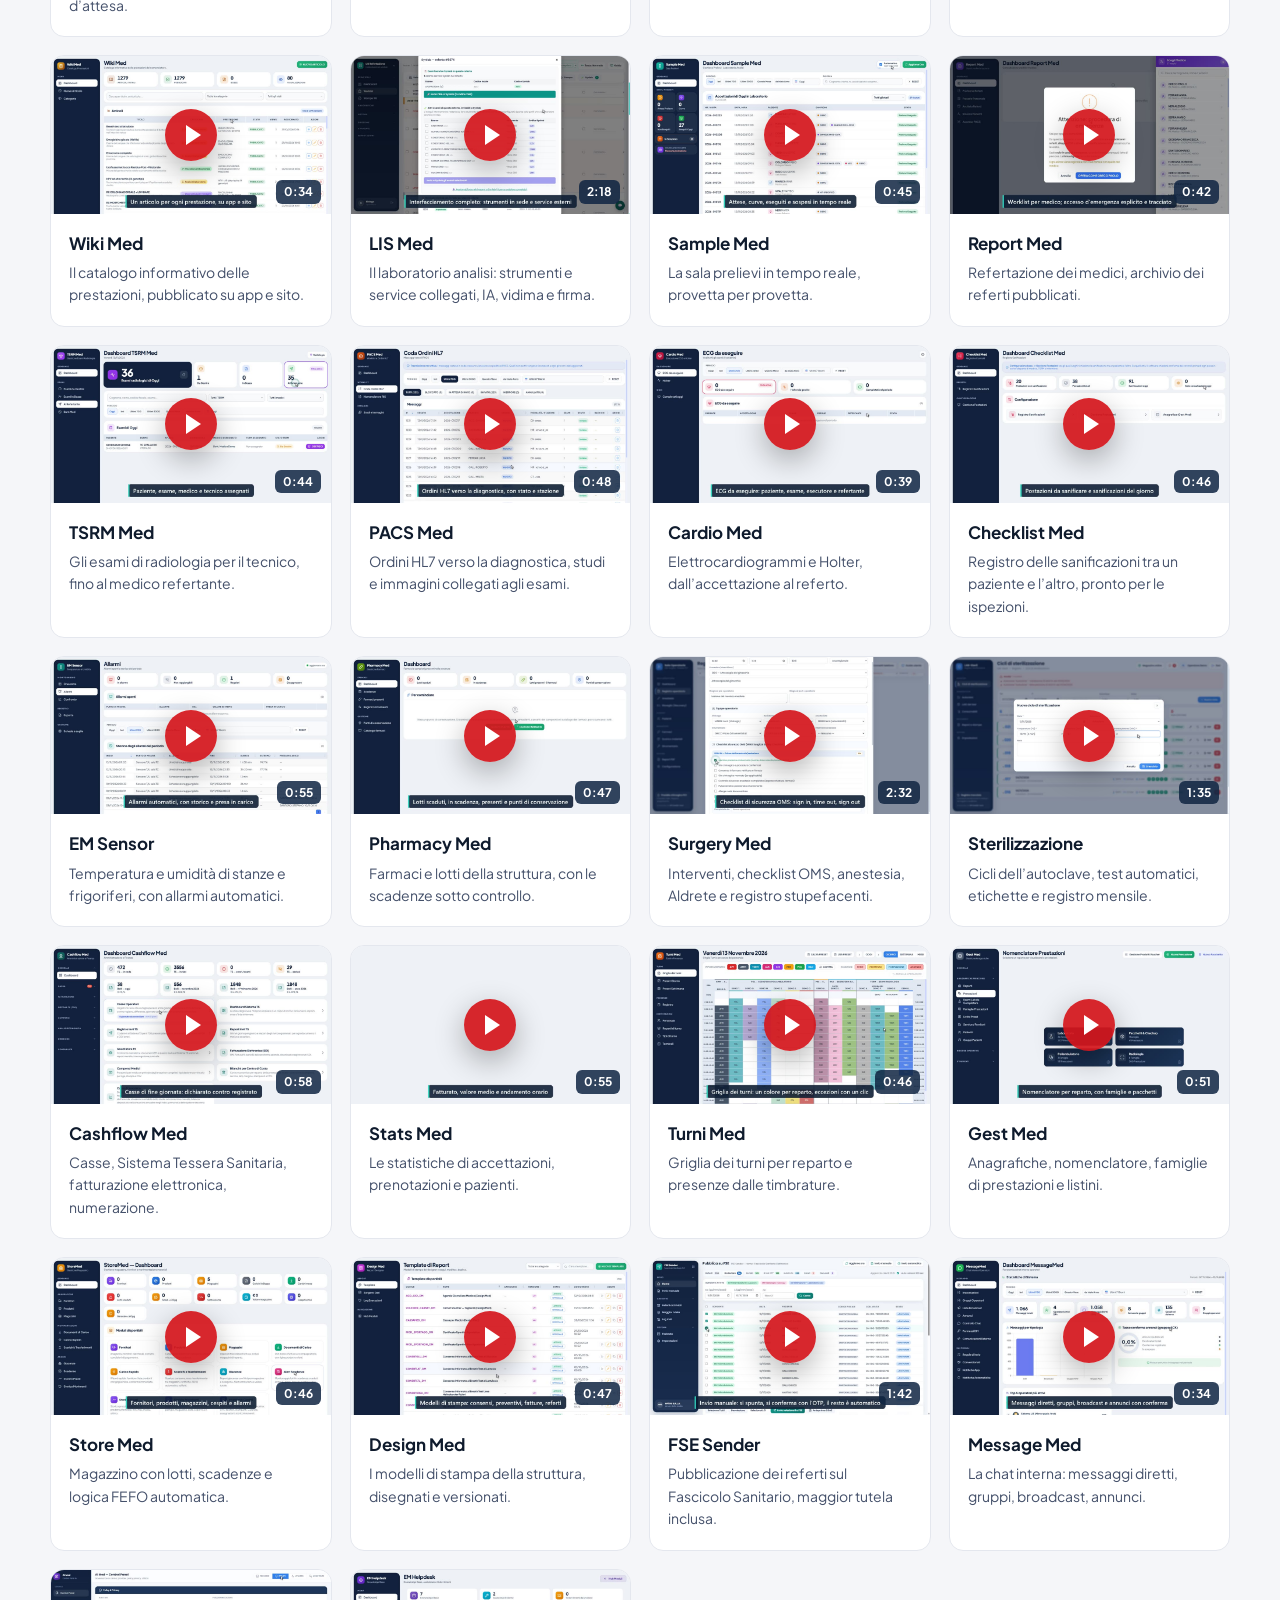
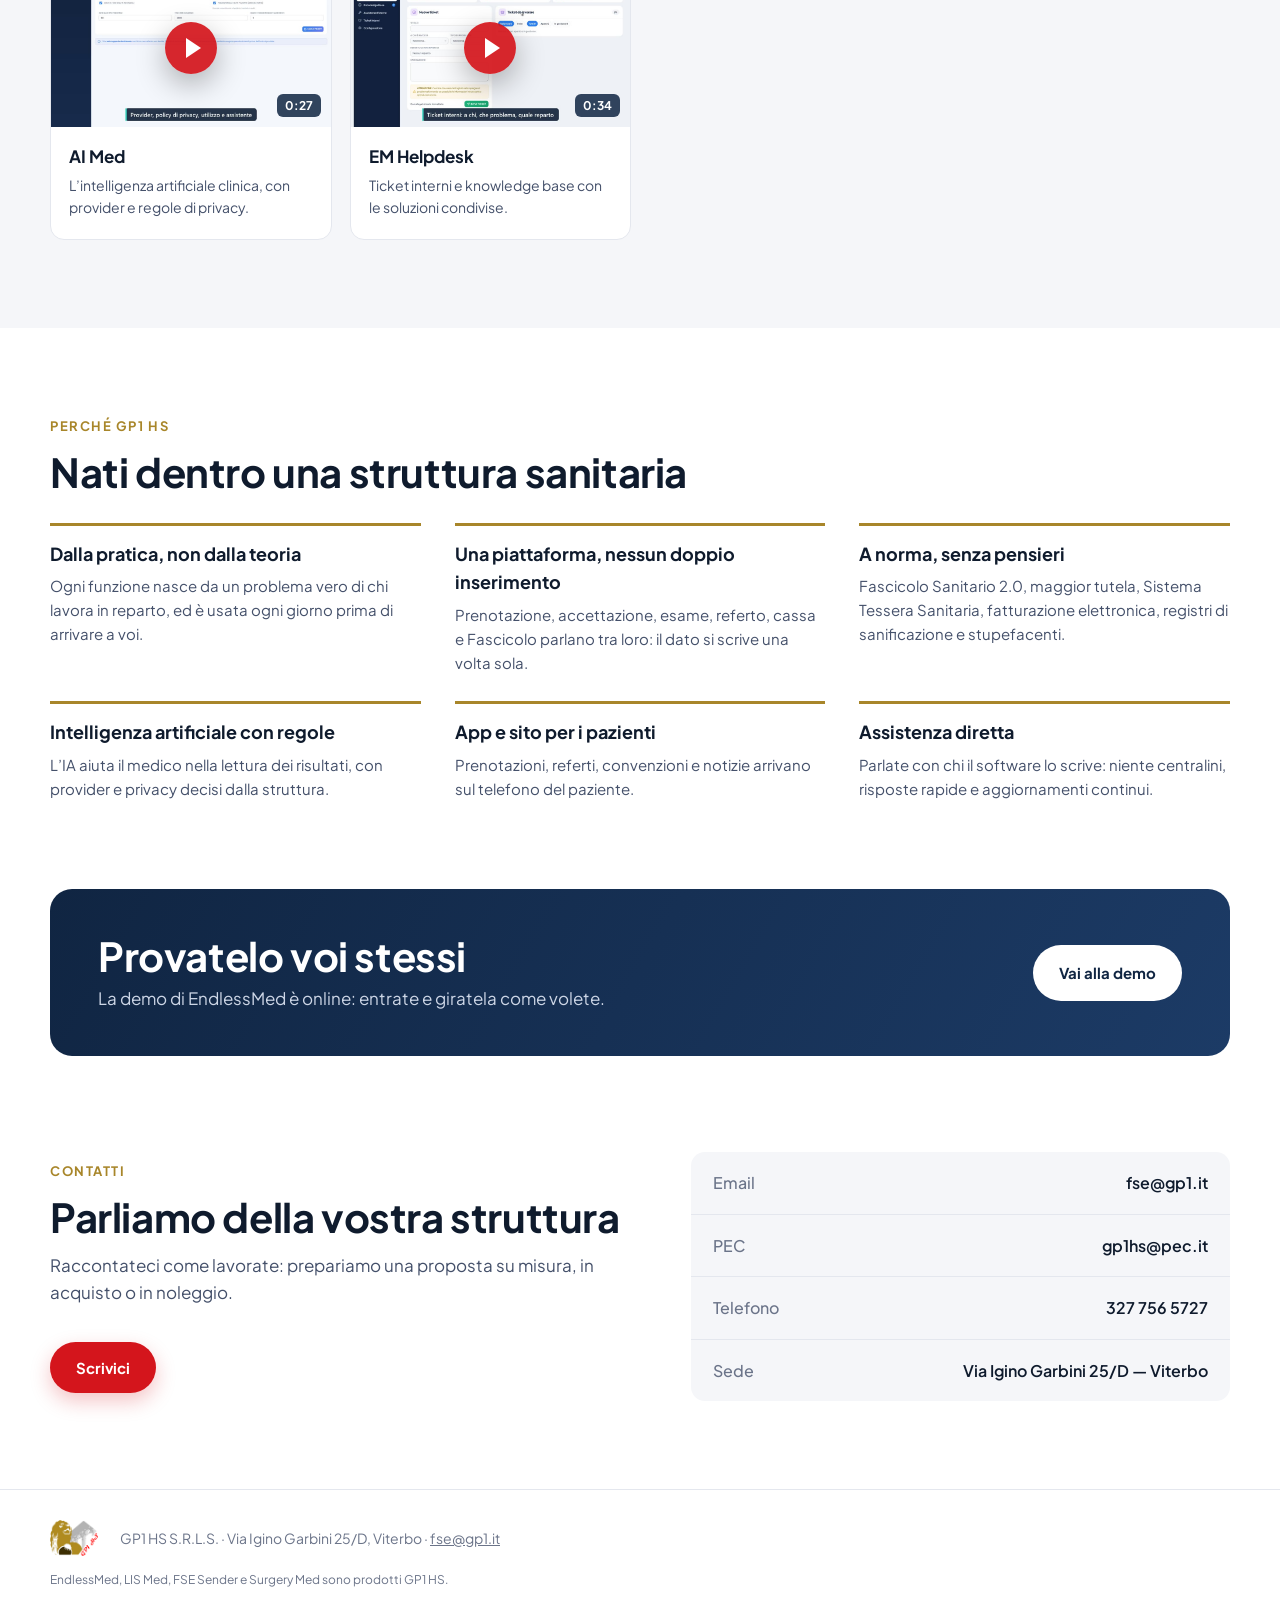
==== commit a70b6bc7: "Home: EndlessMed come ecosistema, quasi un sistema operativo per la struttura sanitaria Nuova sezion" ====
--- a/index.html
+++ b/index.html
@@ -67,6 +67,28 @@
     </div>
   </section>
 
+  <section class="section eco" id="ecosistema">
+    <div class="wrap eco__grid">
+      <div>
+        <p class="eyebrow">EndlessMed</p>
+        <h2>Non un gestionale: un vero ecosistema.<br><span class="accent">Quasi un sistema operativo</span> per la struttura sanitaria.</h2>
+        <p class="sub">EndlessMed tiene insieme tutto quello che succede in una struttura: pazienti, agende, esami, referti, sale,
+          personale, magazzino, conti, app e Fascicolo Sanitario. I moduli si accendono quando servono e parlano tra loro
+          da soli, come le applicazioni di un unico sistema. Si parte da ciò che serve oggi e si cresce senza cambiare piattaforma.</p>
+      </div>
+      <div class="eco__scale" aria-label="Per quali strutture">
+        <p class="eco__scale-tit">Dalla struttura più piccola al grande ospedale</p>
+        <ol>
+          <li><strong>Studio medico</strong><span>agenda, accettazione, referti e cassa</span></li>
+          <li><strong>Poliambulatorio</strong><span>più reparti, convenzioni, app per i pazienti</span></li>
+          <li><strong>Centro diagnostico</strong><span>laboratorio, radiologia, PACS, cardiologia</span></li>
+          <li><strong>Clinica e day surgery</strong><span>sala operatoria, sterilizzazione, farmaci</span></li>
+          <li><strong>Grande ospedale</strong><span>tutti i reparti, turni, magazzino, controllo di gestione</span></li>
+        </ol>
+      </div>
+    </div>
+  </section>
+
   <section class="section" id="prodotti">
     <div class="wrap">
       <p class="eyebrow">I prodotti</p>
@@ -75,7 +97,7 @@
       <div class="products">
         <article class="product product--main">
           <h3>EndlessMed</h3>
-          <p>La suite completa: prenotazioni, accettazione, sala prelievi, refertazione, radiologia, PACS, cardiologia,
+          <p>L’ecosistema completo, quasi un sistema operativo per la struttura: prenotazioni, accettazione, sala prelievi, refertazione, radiologia, PACS, cardiologia,
             magazzino, turni, cassa, Sistema Tessera Sanitaria, fatturazione elettronica, statistiche, app e sito per i pazienti.</p>
           <a class="link" href="#video" data-filtro="sportello">Guarda i moduli</a>
         </article>
--- a/assets/css/style.css
+++ b/assets/css/style.css
@@ -78,6 +78,20 @@
 .section--alt { background: var(--bg-alt); }
 .h3 { font-size: 20px; margin: 40px 0 18px; }
 
+/* ecosistema */
+.eco { padding-bottom: 40px; }
+.eco__grid { display: grid; grid-template-columns: 1.15fr 1fr; gap: 56px; align-items: center; }
+.eco h2 .accent { color: var(--red); }
+.eco .sub { margin-bottom: 0; }
+.eco__scale { background: linear-gradient(160deg, var(--navy), #1c3b66); color: #fff; border-radius: 20px; padding: 28px 30px; box-shadow: var(--shadow); }
+.eco__scale-tit { margin: 0 0 16px; font-weight: 700; color: #f1d58b; font-size: 15px; letter-spacing: .02em; }
+.eco__scale ol { list-style: none; margin: 0; padding: 0; counter-reset: s; }
+.eco__scale li { position: relative; padding: 12px 0 12px 46px; border-top: 1px solid rgba(255, 255, 255, .12); counter-increment: s; }
+.eco__scale li:first-child { border-top: 0; }
+.eco__scale li::before { content: counter(s); position: absolute; left: 0; top: 50%; transform: translateY(-50%); width: 30px; height: 30px; border-radius: 50%; display: grid; place-items: center; font-weight: 800; font-size: 14px; background: rgba(255, 255, 255, .12); }
+.eco__scale li strong { display: block; font-size: 16px; }
+.eco__scale li span { font-size: 14px; color: #cdd6e6; }
+
 /* prodotti */
 .products { display: grid; grid-template-columns: repeat(4, 1fr); gap: 18px; }
 .product { background: #fff; border: 1px solid var(--line); border-radius: var(--radius); padding: 26px; box-shadow: var(--shadow); display: flex; flex-direction: column; gap: 8px; border-top: 4px solid var(--gold); }
@@ -153,7 +167,7 @@
 
 /* schermi piccoli */
 @media (max-width: 960px) {
-  .hero__grid, .contacts { grid-template-columns: 1fr; gap: 36px; }
+  .hero__grid, .contacts, .eco__grid { grid-template-columns: 1fr; gap: 36px; }
   .products { grid-template-columns: repeat(2, 1fr); }
   .why { grid-template-columns: repeat(2, 1fr); }
   .cards--3 { grid-template-columns: 1fr 1fr; }
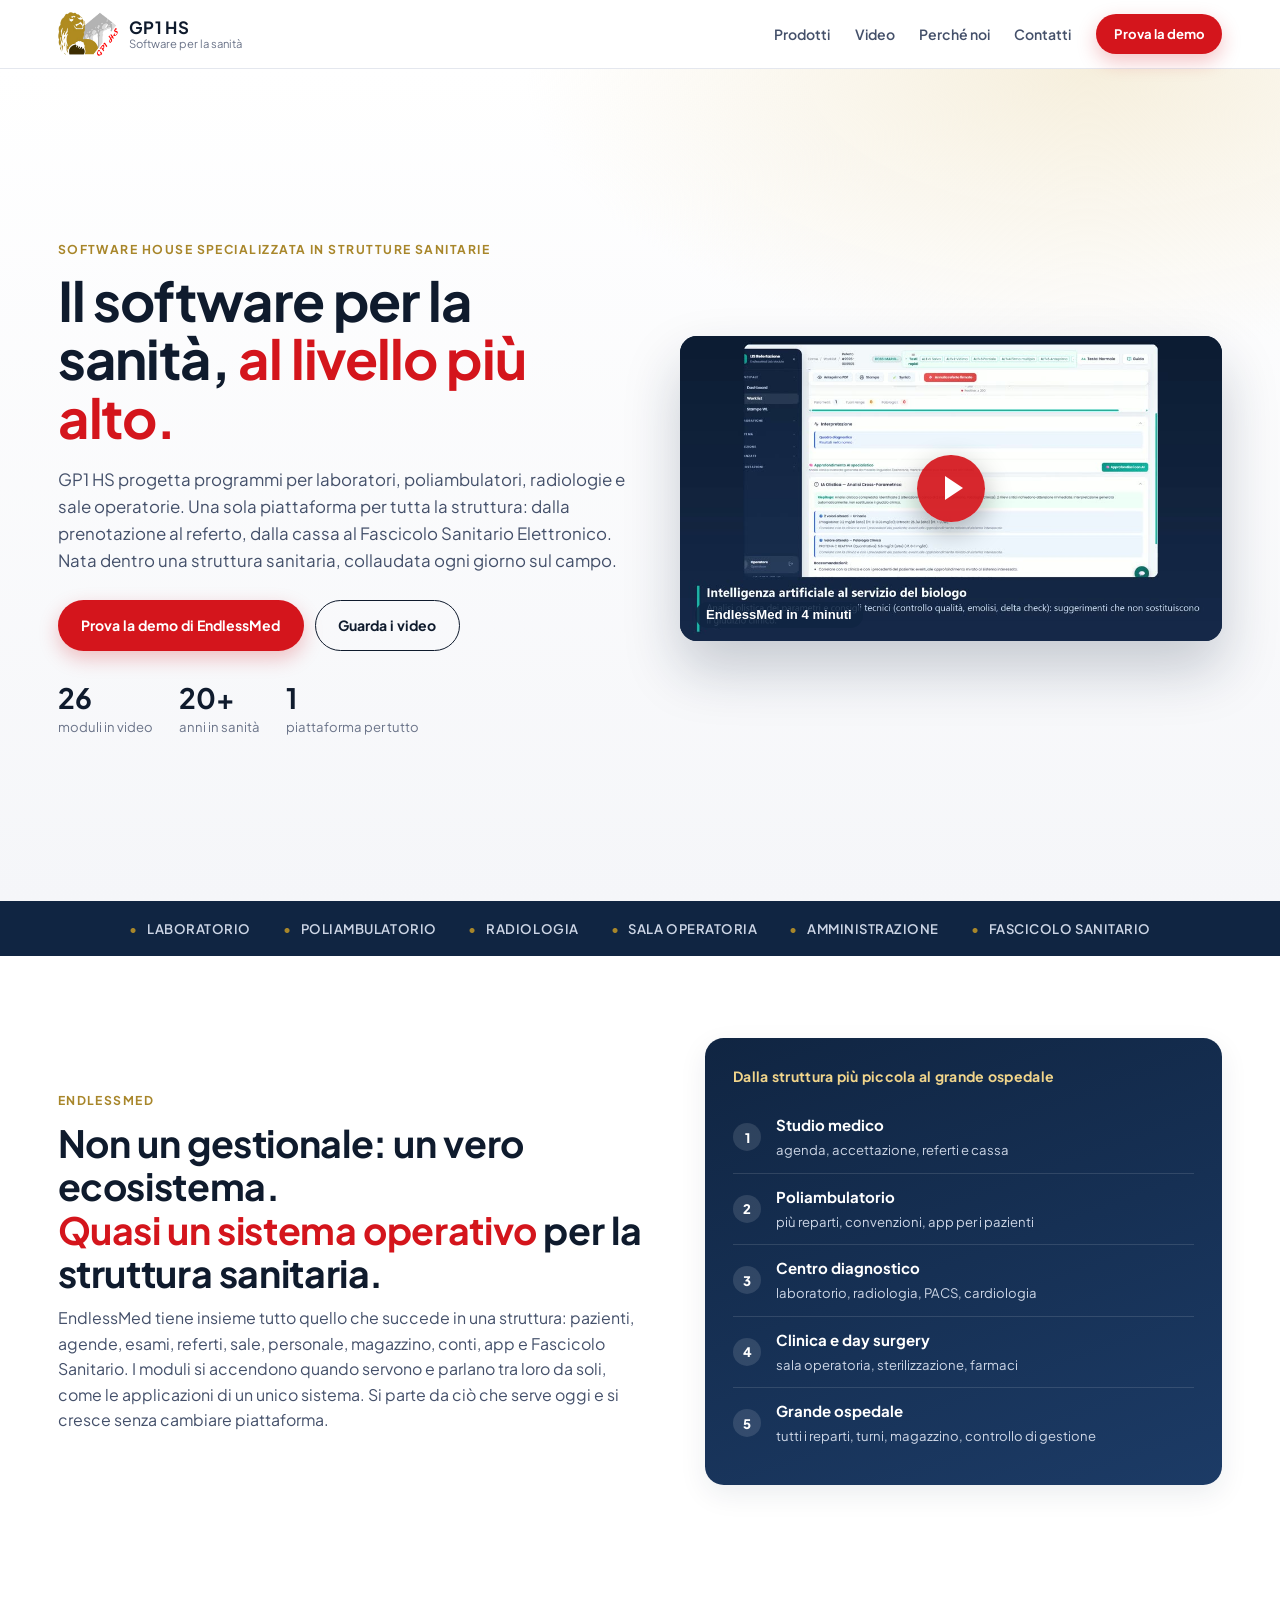
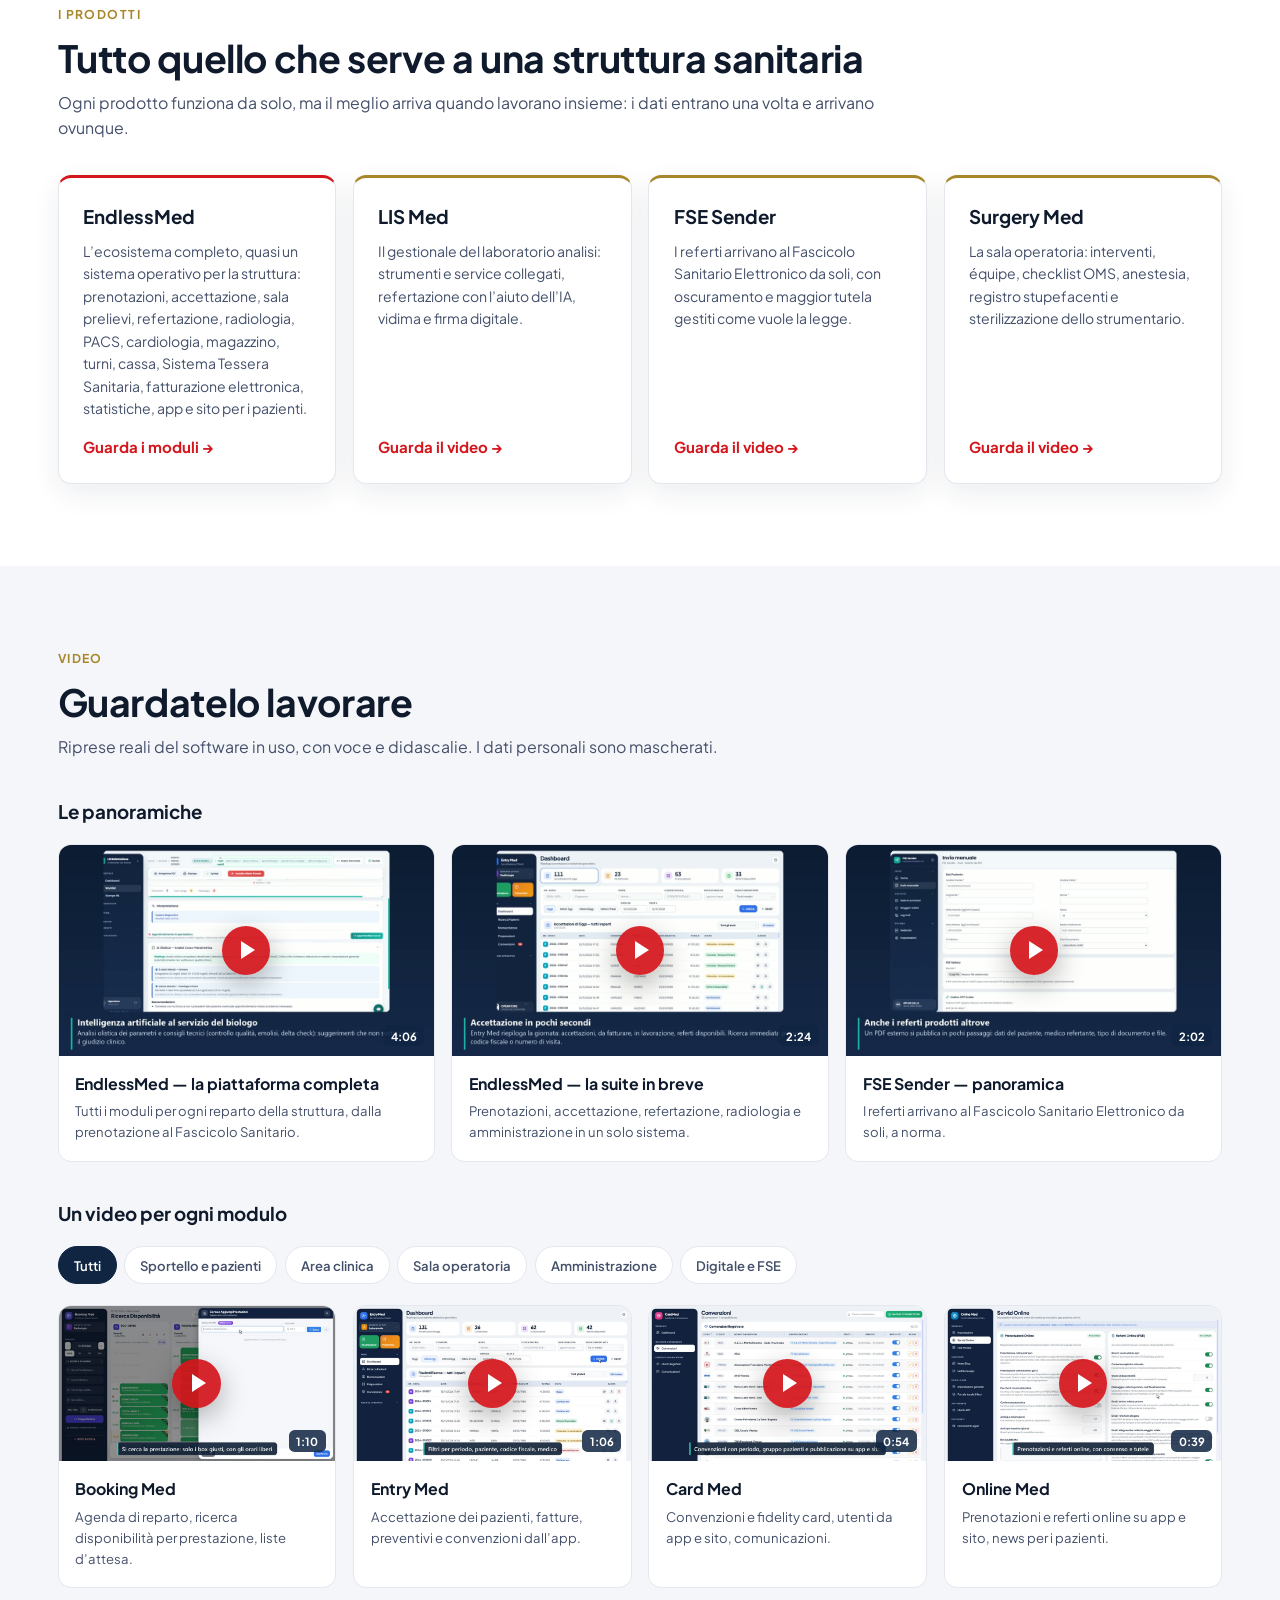
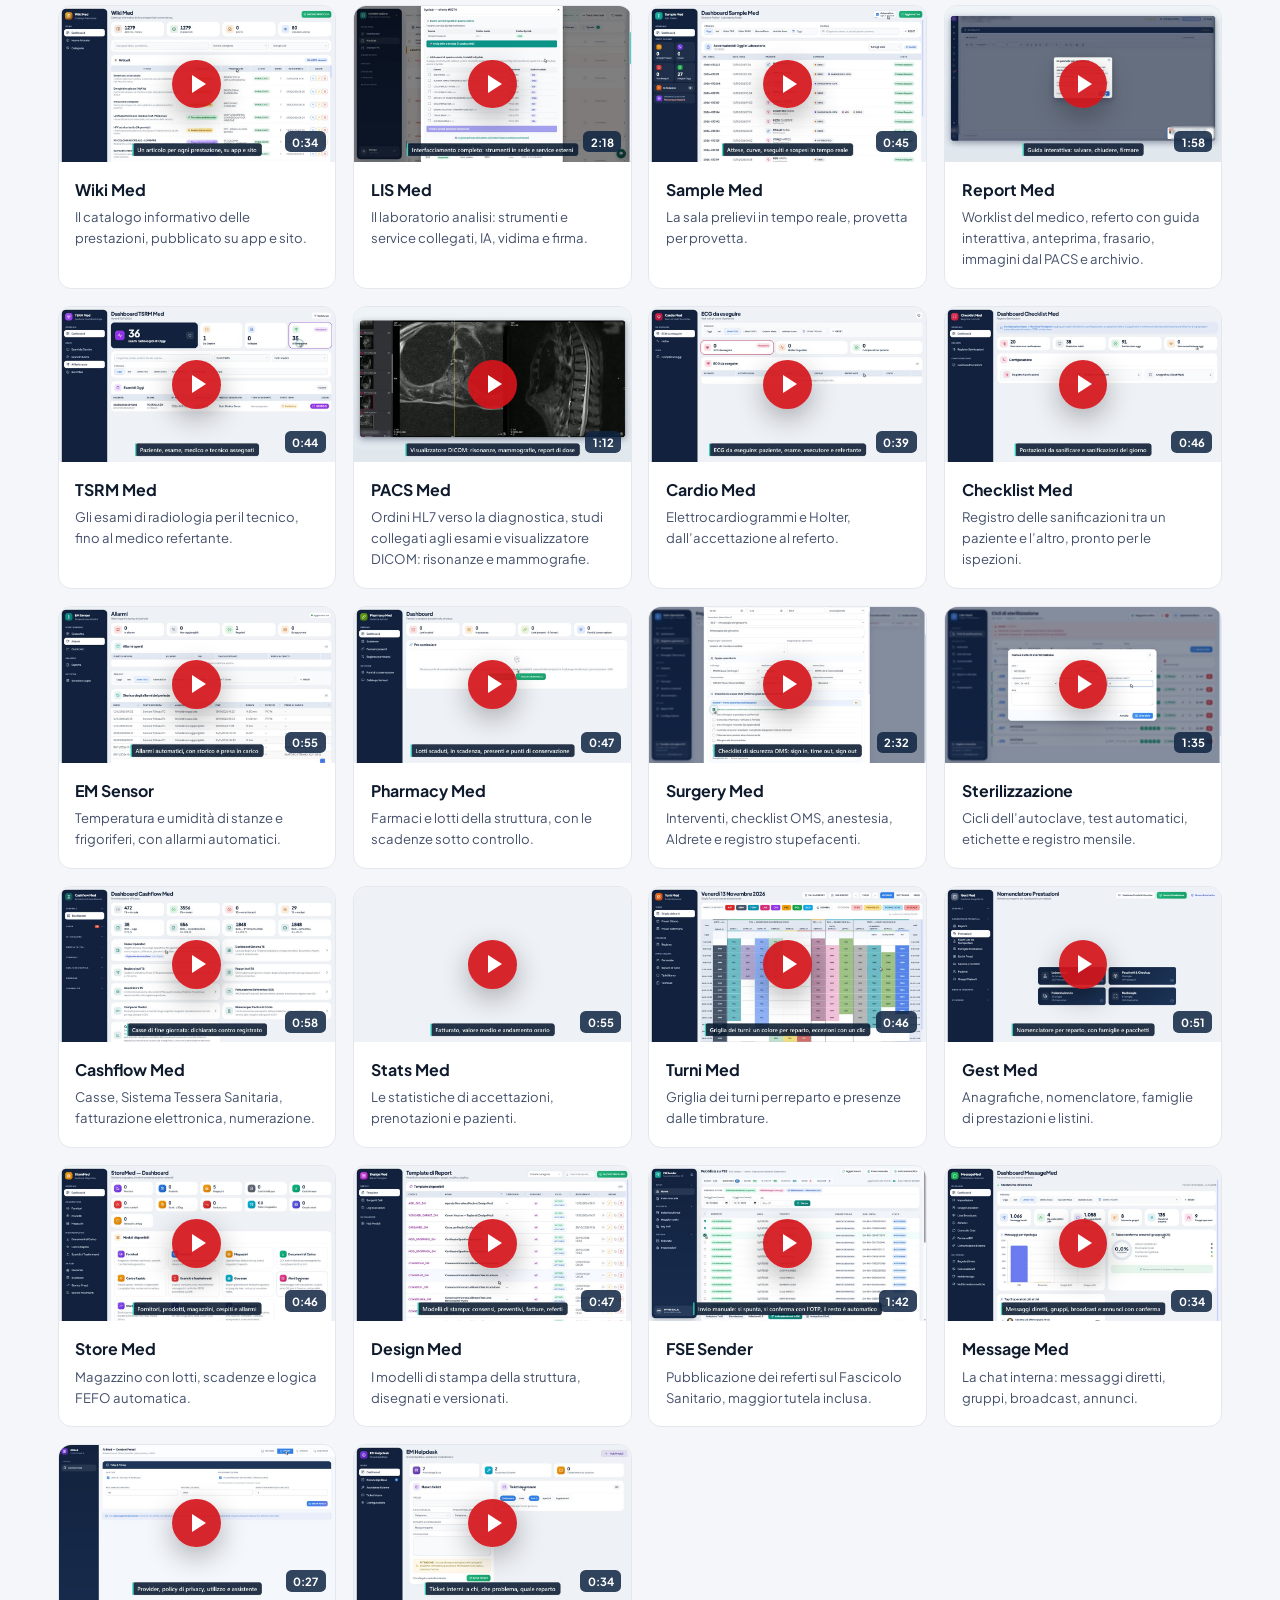
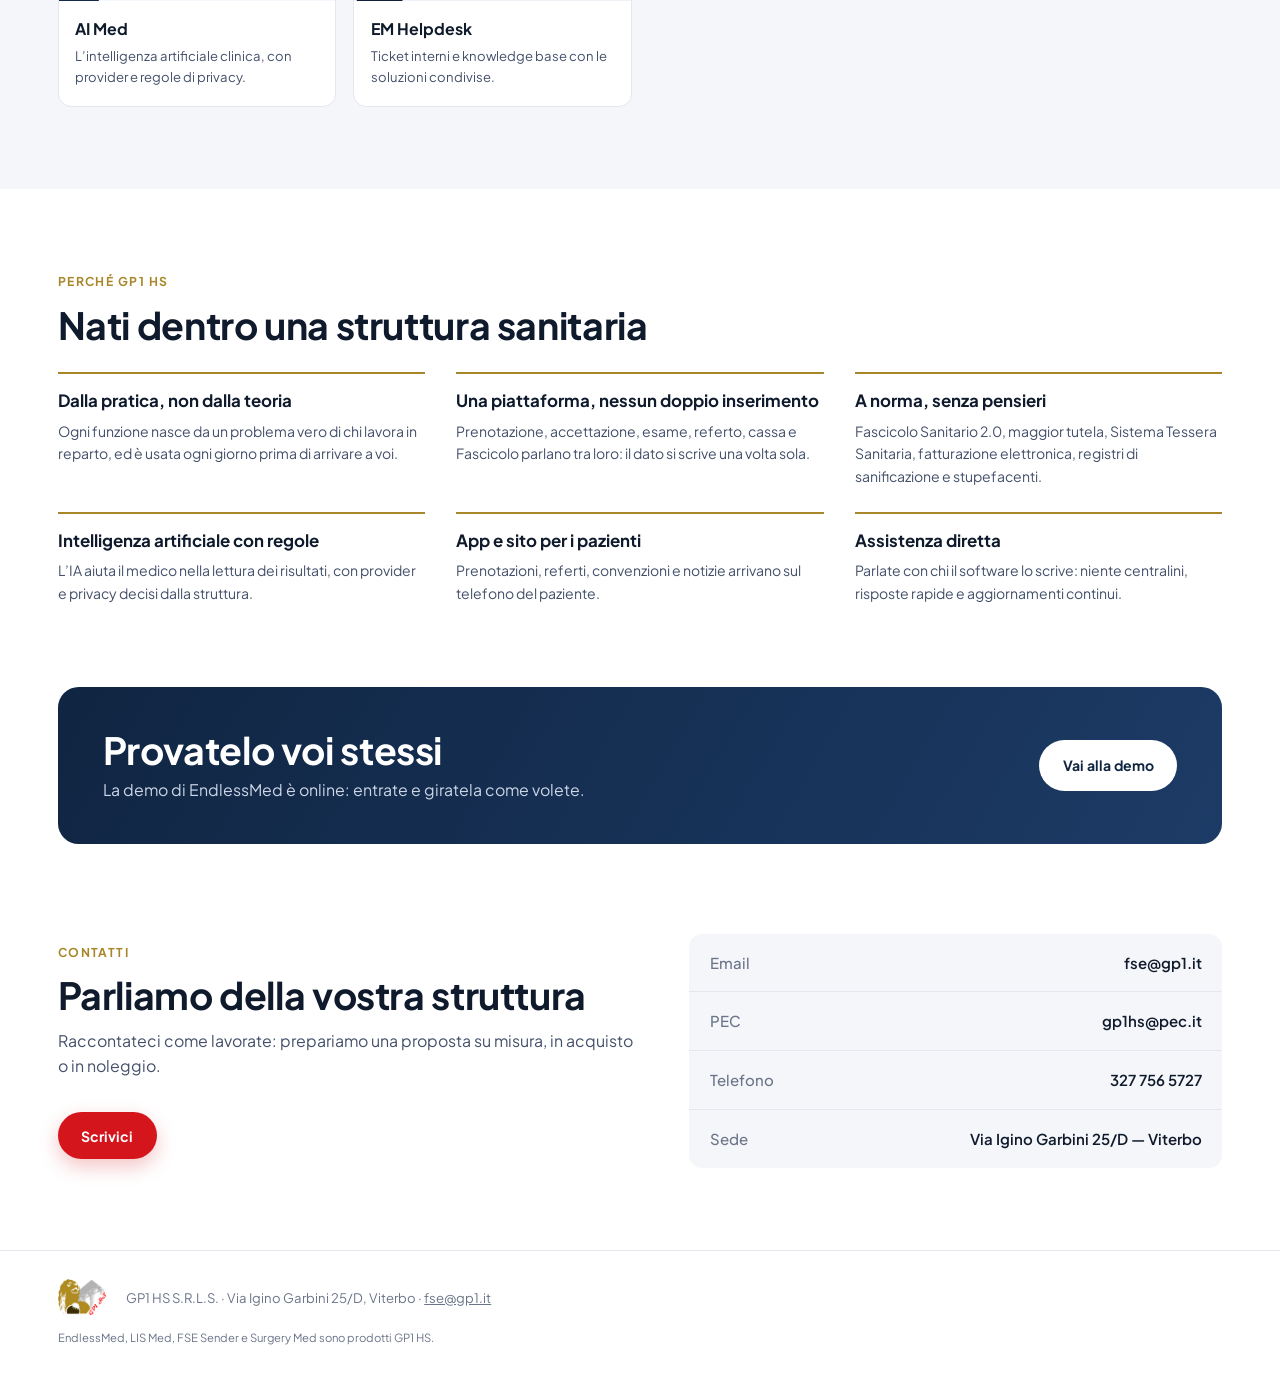
==== commit 4aabc7c3: "Numero di versione su stile e script per aggiornare la cache dei visitatori Co-Authored-By: Claude O" ====
--- a/index.html
+++ b/index.html
@@ -12,7 +12,7 @@
   <link rel="preconnect" href="https://fonts.googleapis.com">
   <link rel="preconnect" href="https://fonts.gstatic.com" crossorigin>
   <link href="https://fonts.googleapis.com/css2?family=Plus+Jakarta+Sans:wght@400;500;600;700;800&display=swap" rel="stylesheet">
-  <link rel="stylesheet" href="assets/css/style.css">
+  <link rel="stylesheet" href="assets/css/style.css?v=20261118">
 </head>
 <body>
 
@@ -209,7 +209,7 @@
   </div>
 </dialog>
 
-<script src="assets/js/video.js"></script>
-<script src="assets/js/main.js"></script>
+<script src="assets/js/video.js?v=20261118"></script>
+<script src="assets/js/main.js?v=20261118"></script>
 </body>
 </html>
--- a/assets/css/style.css
+++ b/assets/css/style.css
@@ -9,179 +9,181 @@
   --gold-soft: #f6efdd;
   --red: #d4151c;
   --navy: #102542;
-  --radius: 14px;
-  --shadow: 0 10px 30px rgba(16, 37, 66, .08);
+  --radius: 0.875rem;
+  --shadow: 0 0.625rem 1.875rem rgba(16, 37, 66, .08);
 }
 * { box-sizing: border-box; }
-html { scroll-behavior: smooth; scroll-padding-top: 84px; }
+/* radice FLUIDA: testi, spazi e componenti crescono con lo schermo (15 px sul telefono, ~18 px a 1920, fino a 24 px sui 4K) */
+html { font-size: clamp(15px, 0.42vw + 9.5px, 24px); scroll-behavior: smooth; scroll-padding-top: 5.25rem; -webkit-text-size-adjust: 100%; }
 body { margin: 0; font-family: 'Plus Jakarta Sans', system-ui, -apple-system, 'Segoe UI', sans-serif; color: var(--ink); background: var(--bg); line-height: 1.6; -webkit-font-smoothing: antialiased; }
 body.no-scroll { overflow: hidden; }
 img { max-width: 100%; display: block; }
 a { color: inherit; }
-.wrap { width: min(1180px, 100% - 32px); margin: 0 auto; }
+/* contenuto a tutta larghezza, con margini laterali proporzionali allo schermo */
+.wrap { width: calc(100% - 2 * clamp(16px, 4.5vw, 160px)); margin: 0 auto; }
 
 /* pulsanti */
-.btn { display: inline-flex; align-items: center; justify-content: center; gap: 8px; padding: 14px 24px; border-radius: 999px; font-weight: 700; font-size: 15px; text-decoration: none; border: 2px solid transparent; transition: transform .15s, box-shadow .15s, background .15s; cursor: pointer; }
+.btn { display: inline-flex; align-items: center; justify-content: center; gap: 0.5rem; padding: 0.875rem 1.5rem; border-radius: 62.4375rem; font-weight: 700; font-size: 0.9375rem; text-decoration: none; border: 0.125rem solid transparent; transition: transform .15s, box-shadow .15s, background .15s; cursor: pointer; }
 .btn:hover { transform: translateY(-1px); }
-.btn--primary { background: var(--red); color: #fff; box-shadow: 0 8px 20px rgba(212, 21, 28, .25); }
+.btn--primary { background: var(--red); color: #fff; box-shadow: 0 0.5rem 1.25rem rgba(212, 21, 28, .25); }
 .btn--primary:hover { background: #b80f15; }
 .btn--ghost { border-color: var(--ink); color: var(--ink); }
 .btn--ghost:hover { background: var(--ink); color: #fff; }
 .btn--light { background: #fff; color: var(--navy); }
-.btn--sm { padding: 9px 18px; font-size: 14px; }
+.btn--sm { padding: 0.5625rem 1.125rem; font-size: 0.875rem; }
 .link { font-weight: 700; color: var(--red); text-decoration: none; }
 .link::after { content: ' →'; }
 
 /* intestazione */
-.top { position: sticky; top: 0; z-index: 50; background: rgba(255, 255, 255, .94); backdrop-filter: blur(10px); border-bottom: 1px solid var(--line); }
-.top__bar { display: flex; align-items: center; justify-content: space-between; height: 72px; }
-.brand { display: flex; align-items: center; gap: 12px; text-decoration: none; }
-.brand img { width: 64px; height: auto; }
+.top { position: sticky; top: 0; z-index: 50; background: rgba(255, 255, 255, .94); backdrop-filter: blur(0.625rem); border-bottom: 1px solid var(--line); }
+.top__bar { display: flex; align-items: center; justify-content: space-between; height: 4.5rem; }
+.brand { display: flex; align-items: center; gap: 0.75rem; text-decoration: none; }
+.brand img { width: 4rem; height: auto; }
 .brand__txt { display: flex; flex-direction: column; line-height: 1.1; }
-.brand__txt strong { font-size: 18px; letter-spacing: .02em; }
-.brand__txt small { font-size: 12px; color: var(--muted); }
-.nav { display: flex; align-items: center; gap: 26px; }
-.nav a:not(.btn) { text-decoration: none; font-weight: 600; font-size: 15px; color: var(--ink-2); }
+.brand__txt strong { font-size: 1.125rem; letter-spacing: .02em; }
+.brand__txt small { font-size: 0.75rem; color: var(--muted); }
+.nav { display: flex; align-items: center; gap: 1.625rem; }
+.nav a:not(.btn) { text-decoration: none; font-weight: 600; font-size: 0.9375rem; color: var(--ink-2); }
 .nav a:not(.btn):hover { color: var(--red); }
-.nav-toggle { display: none; background: none; border: 0; padding: 8px; cursor: pointer; }
-.nav-toggle span { display: block; width: 24px; height: 2px; background: var(--ink); margin: 5px 0; }
+.nav-toggle { display: none; background: none; border: 0; padding: 0.5rem; cursor: pointer; }
+.nav-toggle span { display: block; width: 1.5rem; height: 0.125rem; background: var(--ink); margin: 0.3125rem 0; }
 
 /* hero */
-.hero { padding: 72px 0 64px; background: radial-gradient(1000px 500px at 85% 0%, var(--gold-soft), transparent 60%), linear-gradient(180deg, #fff, var(--bg-alt)); }
-.hero__grid { display: grid; grid-template-columns: 1.05fr 1fr; gap: 56px; align-items: center; }
-.eyebrow { margin: 0 0 12px; font-size: 13px; font-weight: 700; letter-spacing: .12em; text-transform: uppercase; color: var(--gold); }
-h1 { font-size: clamp(36px, 5vw, 58px); line-height: 1.08; margin: 0 0 20px; letter-spacing: -.02em; }
+.hero { min-height: calc(100svh - 4.5rem); display: flex; align-items: center; padding: 4.5rem 0 4rem; background: radial-gradient(62.5rem 31.25rem at 85% 0%, var(--gold-soft), transparent 60%), linear-gradient(180deg, #fff, var(--bg-alt)); }
+.hero__grid { display: grid; grid-template-columns: 1.05fr 1fr; gap: 3.5rem; align-items: center; }
+.eyebrow { margin: 0 0 0.75rem; font-size: 0.8125rem; font-weight: 700; letter-spacing: .12em; text-transform: uppercase; color: var(--gold); }
+h1 { font-size: clamp(2.25rem, 5vw, 3.625rem); line-height: 1.08; margin: 0 0 1.25rem; letter-spacing: -.02em; }
 h1 .accent { color: var(--red); }
-h2 { font-size: clamp(28px, 3.4vw, 40px); line-height: 1.15; margin: 0 0 12px; letter-spacing: -.01em; }
-.lead { font-size: 18px; color: var(--ink-2); margin: 0 0 28px; max-width: 560px; }
-.sub { font-size: 17px; color: var(--ink-2); margin: 0 0 36px; max-width: 720px; }
-.hero__cta { display: flex; flex-wrap: wrap; gap: 12px; }
-.hero__facts { display: flex; flex-wrap: wrap; gap: 28px; list-style: none; padding: 0; margin: 36px 0 0; color: var(--muted); font-size: 14px; }
-.hero__facts strong { display: block; font-size: 30px; color: var(--ink); line-height: 1; margin-bottom: 4px; }
-.hero__media { position: relative; border: 0; padding: 0; border-radius: 18px; overflow: hidden; box-shadow: 0 30px 60px rgba(16, 37, 66, .22); cursor: pointer; background: var(--navy); }
+h2 { font-size: clamp(1.75rem, 3.4vw, 2.5rem); line-height: 1.15; margin: 0 0 0.75rem; letter-spacing: -.01em; }
+.lead { font-size: 1.125rem; color: var(--ink-2); margin: 0 0 1.75rem; max-width: 40rem; }
+.sub { font-size: 1.0625rem; color: var(--ink-2); margin: 0 0 2.25rem; max-width: 58rem; }
+.hero__cta { display: flex; flex-wrap: wrap; gap: 0.75rem; }
+.hero__facts { display: flex; flex-wrap: wrap; gap: 1.75rem; list-style: none; padding: 0; margin: 2.25rem 0 0; color: var(--muted); font-size: 0.875rem; }
+.hero__facts strong { display: block; font-size: 1.875rem; color: var(--ink); line-height: 1; margin-bottom: 0.25rem; }
+.hero__media { position: relative; border: 0; padding: 0; border-radius: 1.125rem; overflow: hidden; box-shadow: 0 1.875rem 3.75rem rgba(16, 37, 66, .22); cursor: pointer; background: var(--navy); }
 .hero__media img { width: 100%; aspect-ratio: 16 / 9; object-fit: cover; transition: transform .4s; }
 .hero__media:hover img { transform: scale(1.03); }
-.hero__media-cap { position: absolute; left: 16px; bottom: 14px; background: rgba(16, 37, 66, .85); color: #fff; font-weight: 600; font-size: 14px; padding: 6px 12px; border-radius: 999px; }
+.hero__media-cap { position: absolute; left: 1rem; bottom: 0.875rem; background: rgba(16, 37, 66, .85); color: #fff; font-weight: 600; font-size: 0.875rem; padding: 0.375rem 0.75rem; border-radius: 62.4375rem; }
 
 /* tasto play */
-.play__btn { position: absolute; left: 50%; top: 50%; width: 72px; height: 72px; margin: -36px 0 0 -36px; border-radius: 50%; background: rgba(212, 21, 28, .92); box-shadow: 0 10px 30px rgba(0, 0, 0, .3); transition: transform .2s; }
-.play__btn::after { content: ''; position: absolute; left: 29px; top: 23px; border-left: 20px solid #fff; border-top: 13px solid transparent; border-bottom: 13px solid transparent; }
+.play__btn { position: absolute; left: 50%; top: 50%; width: 4.5rem; height: 4.5rem; margin: -2.25rem 0 0 -2.25rem; border-radius: 50%; background: rgba(212, 21, 28, .92); box-shadow: 0 0.625rem 1.875rem rgba(0, 0, 0, .3); transition: transform .2s; }
+.play__btn::after { content: ''; position: absolute; left: 1.8125rem; top: 1.4375rem; border-left: 1.25rem solid #fff; border-top: 0.8125rem solid transparent; border-bottom: 0.8125rem solid transparent; }
 .play:hover .play__btn { transform: scale(1.08); }
 
 /* fascia reparti */
 .band { background: var(--navy); color: #cdd6e6; }
-.band__row { display: flex; flex-wrap: wrap; justify-content: center; gap: 10px 34px; padding: 18px 0; font-weight: 600; font-size: 14px; letter-spacing: .04em; text-transform: uppercase; }
-.band__row span::before { content: '•'; color: var(--gold); margin-right: 10px; }
+.band__row { display: flex; flex-wrap: wrap; justify-content: center; gap: 0.625rem 2.125rem; padding: 1.125rem 0; font-weight: 600; font-size: 0.875rem; letter-spacing: .04em; text-transform: uppercase; }
+.band__row span::before { content: '•'; color: var(--gold); margin-right: 0.625rem; }
 
 /* sezioni */
-.section { padding: 88px 0; }
+.section { padding: 5.5rem 0; }
 .section--alt { background: var(--bg-alt); }
-.h3 { font-size: 20px; margin: 40px 0 18px; }
+.h3 { font-size: 1.25rem; margin: 2.5rem 0 1.125rem; }
 
 /* ecosistema */
-.eco { padding-bottom: 40px; }
-.eco__grid { display: grid; grid-template-columns: 1.15fr 1fr; gap: 56px; align-items: center; }
+.eco { padding-bottom: 2.5rem; }
+.eco__grid { display: grid; grid-template-columns: 1.15fr 1fr; gap: 3.5rem; align-items: center; }
 .eco h2 .accent { color: var(--red); }
 .eco .sub { margin-bottom: 0; }
-.eco__scale { background: linear-gradient(160deg, var(--navy), #1c3b66); color: #fff; border-radius: 20px; padding: 28px 30px; box-shadow: var(--shadow); }
-.eco__scale-tit { margin: 0 0 16px; font-weight: 700; color: #f1d58b; font-size: 15px; letter-spacing: .02em; }
+.eco__scale { background: linear-gradient(160deg, var(--navy), #1c3b66); color: #fff; border-radius: 1.25rem; padding: 1.75rem 1.875rem; box-shadow: var(--shadow); }
+.eco__scale-tit { margin: 0 0 1rem; font-weight: 700; color: #f1d58b; font-size: 0.9375rem; letter-spacing: .02em; }
 .eco__scale ol { list-style: none; margin: 0; padding: 0; counter-reset: s; }
-.eco__scale li { position: relative; padding: 12px 0 12px 46px; border-top: 1px solid rgba(255, 255, 255, .12); counter-increment: s; }
+.eco__scale li { position: relative; padding: 0.75rem 0 0.75rem 2.875rem; border-top: 1px solid rgba(255, 255, 255, .12); counter-increment: s; }
 .eco__scale li:first-child { border-top: 0; }
-.eco__scale li::before { content: counter(s); position: absolute; left: 0; top: 50%; transform: translateY(-50%); width: 30px; height: 30px; border-radius: 50%; display: grid; place-items: center; font-weight: 800; font-size: 14px; background: rgba(255, 255, 255, .12); }
-.eco__scale li strong { display: block; font-size: 16px; }
-.eco__scale li span { font-size: 14px; color: #cdd6e6; }
+.eco__scale li::before { content: counter(s); position: absolute; left: 0; top: 50%; transform: translateY(-50%); width: 1.875rem; height: 1.875rem; border-radius: 50%; display: grid; place-items: center; font-weight: 800; font-size: 0.875rem; background: rgba(255, 255, 255, .12); }
+.eco__scale li strong { display: block; font-size: 1rem; }
+.eco__scale li span { font-size: 0.875rem; color: #cdd6e6; }
 
 /* prodotti */
-.products { display: grid; grid-template-columns: repeat(4, 1fr); gap: 18px; }
-.product { background: #fff; border: 1px solid var(--line); border-radius: var(--radius); padding: 26px; box-shadow: var(--shadow); display: flex; flex-direction: column; gap: 8px; border-top: 4px solid var(--gold); }
-.product h3 { margin: 0; font-size: 20px; }
-.product p { margin: 0 0 8px; color: var(--ink-2); font-size: 15px; flex: 1; }
+.products { display: grid; grid-template-columns: repeat(4, 1fr); gap: 1.125rem; }
+.product { background: #fff; border: 1px solid var(--line); border-radius: var(--radius); padding: 1.625rem; box-shadow: var(--shadow); display: flex; flex-direction: column; gap: 0.5rem; border-top: 0.25rem solid var(--gold); }
+.product h3 { margin: 0; font-size: 1.25rem; }
+.product p { margin: 0 0 0.5rem; color: var(--ink-2); font-size: 0.9375rem; flex: 1; }
 .product--main { border-top-color: var(--red); }
 
 /* schede video */
-.cards { display: grid; grid-template-columns: repeat(auto-fill, minmax(260px, 1fr)); gap: 18px; }
+.cards { display: grid; grid-template-columns: repeat(auto-fill, minmax(min(100%, 17rem), 1fr)); gap: 1.125rem; }
 .cards--3 { grid-template-columns: repeat(3, 1fr); }
 .vcard { display: flex; flex-direction: column; text-align: left; font: inherit; color: inherit; background: #fff; border: 1px solid var(--line); border-radius: var(--radius); overflow: hidden; cursor: pointer; padding: 0; transition: transform .15s, box-shadow .15s; }
-.vcard:hover { transform: translateY(-3px); box-shadow: var(--shadow); }
+.vcard:hover { transform: translateY(-0.1875rem); box-shadow: var(--shadow); }
 .vcard[hidden] { display: none; }
 .vcard__img { position: relative; display: block; background: var(--navy); }
 .vcard__img img { width: 100%; aspect-ratio: 16 / 9; object-fit: cover; }
-.vcard__img .play__btn { width: 52px; height: 52px; margin: -26px 0 0 -26px; }
-.vcard__img .play__btn::after { left: 21px; top: 16px; border-left-width: 15px; border-top-width: 10px; border-bottom-width: 10px; }
-.vcard__dur { position: absolute; right: 10px; bottom: 10px; background: rgba(16, 37, 66, .85); color: #fff; font-size: 12px; font-weight: 700; padding: 2px 8px; border-radius: 6px; }
+.vcard__img .play__btn { width: 3.25rem; height: 3.25rem; margin: -1.625rem 0 0 -1.625rem; }
+.vcard__img .play__btn::after { left: 1.3125rem; top: 1rem; border-left-width: 0.9375rem; border-top-width: 0.625rem; border-bottom-width: 0.625rem; }
+.vcard__dur { position: absolute; right: 0.625rem; bottom: 0.625rem; background: rgba(16, 37, 66, .85); color: #fff; font-size: 0.75rem; font-weight: 700; padding: 0.125rem 0.5rem; border-radius: 0.375rem; }
 .vcard__dur:empty { display: none; }
-.vcard__txt { display: flex; flex-direction: column; gap: 4px; padding: 16px 18px 20px; }
-.vcard__txt strong { font-size: 17px; }
-.vcard__txt span { font-size: 14px; color: var(--ink-2); }
-.chips { display: flex; flex-wrap: wrap; gap: 8px; margin-bottom: 22px; }
-.chip { font: inherit; font-size: 14px; font-weight: 600; padding: 8px 16px; border-radius: 999px; border: 1px solid var(--line); background: #fff; color: var(--ink-2); cursor: pointer; }
+.vcard__txt { display: flex; flex-direction: column; gap: 0.25rem; padding: 1rem 1.125rem 1.25rem; }
+.vcard__txt strong { font-size: 1.0625rem; }
+.vcard__txt span { font-size: 0.875rem; color: var(--ink-2); }
+.chips { display: flex; flex-wrap: wrap; gap: 0.5rem; margin-bottom: 1.375rem; }
+.chip { font: inherit; font-size: 0.875rem; font-weight: 600; padding: 0.5rem 1rem; border-radius: 62.4375rem; border: 1px solid var(--line); background: #fff; color: var(--ink-2); cursor: pointer; }
 .chip.is-on { background: var(--navy); border-color: var(--navy); color: #fff; }
 
 /* perché */
-.why { display: grid; grid-template-columns: repeat(3, 1fr); gap: 26px 34px; margin-top: 28px; }
-.why h3 { font-size: 18px; margin: 0 0 6px; padding-top: 14px; border-top: 3px solid var(--gold); }
-.why p { margin: 0; color: var(--ink-2); font-size: 15px; }
+.why { display: grid; grid-template-columns: repeat(3, 1fr); gap: 1.625rem 2.125rem; margin-top: 1.75rem; }
+.why h3 { font-size: 1.125rem; margin: 0 0 0.375rem; padding-top: 0.875rem; border-top: 0.1875rem solid var(--gold); }
+.why p { margin: 0; color: var(--ink-2); font-size: 0.9375rem; }
 
 /* invito alla demo */
-.cta { padding: 0 0 8px; }
-.cta__box { display: flex; align-items: center; justify-content: space-between; gap: 24px; background: linear-gradient(120deg, var(--navy), #1c3b66); color: #fff; border-radius: 22px; padding: 44px 48px; }
-.cta__box h2 { color: #fff; margin: 0 0 6px; }
-.cta__box p { margin: 0; color: #cdd6e6; font-size: 17px; }
+.cta { padding: 0 0 0.5rem; }
+.cta__box { display: flex; align-items: center; justify-content: space-between; gap: 1.5rem; background: linear-gradient(120deg, var(--navy), #1c3b66); color: #fff; border-radius: 1.375rem; padding: 2.75rem 3rem; }
+.cta__box h2 { color: #fff; margin: 0 0 0.375rem; }
+.cta__box p { margin: 0; color: #cdd6e6; font-size: 1.0625rem; }
 
 /* contatti */
-.contacts { display: grid; grid-template-columns: 1.1fr 1fr; gap: 48px; align-items: center; }
+.contacts { display: grid; grid-template-columns: 1.1fr 1fr; gap: 3rem; align-items: center; }
 .contacts__list { list-style: none; margin: 0; padding: 0; background: var(--bg-alt); border-radius: var(--radius); }
-.contacts__list li { display: flex; justify-content: space-between; gap: 16px; padding: 18px 22px; border-bottom: 1px solid var(--line); font-weight: 600; }
+.contacts__list li { display: flex; justify-content: space-between; gap: 1rem; padding: 1.125rem 1.375rem; border-bottom: 1px solid var(--line); font-weight: 600; }
 .contacts__list li:last-child { border-bottom: 0; }
 .contacts__list span { color: var(--muted); font-weight: 500; }
 .contacts__list a { text-decoration: none; color: var(--ink); overflow-wrap: anywhere; }
 .contacts__list a:hover { color: var(--red); }
 
 /* piede */
-.foot { border-top: 1px solid var(--line); padding: 30px 0; color: var(--muted); font-size: 14px; }
-.foot__row { display: flex; flex-wrap: wrap; align-items: center; gap: 14px 22px; }
+.foot { border-top: 1px solid var(--line); padding: 1.875rem 0; color: var(--muted); font-size: 0.875rem; }
+.foot__row { display: flex; flex-wrap: wrap; align-items: center; gap: 0.875rem 1.375rem; }
 .foot__row p { margin: 0; }
-.foot__small { flex-basis: 100%; font-size: 12px; }
+.foot__small { flex-basis: 100%; font-size: 0.75rem; }
 
 /* lettore video */
-.player { border: 0; padding: 0; background: transparent; width: min(1100px, 100% - 24px); max-width: none; }
+.player { border: 0; padding: 0; background: transparent; width: min(96vw, calc((100vh - 7rem) * 1.7778)); max-width: none; max-height: none; }
 .player::backdrop { background: rgba(8, 15, 28, .85); }
-.player__box { background: #000; border-radius: 14px; overflow: hidden; }
-.player__head { display: flex; align-items: center; justify-content: space-between; padding: 10px 14px; background: var(--navy); color: #fff; }
-.player__close { background: none; border: 0; color: #fff; font-size: 30px; line-height: 1; cursor: pointer; padding: 0 6px; }
-.player video { display: block; width: 100%; max-height: 80vh; background: #000; }
+.player__box { background: #000; border-radius: 0.875rem; overflow: hidden; }
+.player__head { display: flex; align-items: center; justify-content: space-between; padding: 0.625rem 0.875rem; background: var(--navy); color: #fff; }
+.player__close { background: none; border: 0; color: #fff; font-size: 1.875rem; line-height: 1; cursor: pointer; padding: 0 0.375rem; }
+.player video { display: block; width: 100%; max-height: calc(100vh - 7rem); background: #000; }
 
 /* finestra «Scrivici» */
-.mail { border: 0; padding: 0; background: transparent; width: min(480px, 100% - 32px); }
+.mail { border: 0; padding: 0; background: transparent; width: min(30rem, 100% - 2rem); max-height: 100vh; }
 .mail::backdrop { background: rgba(8, 15, 28, .7); }
-.mail__box { position: relative; background: #fff; border-radius: 18px; padding: 30px 28px 24px; box-shadow: 0 30px 60px rgba(0, 0, 0, .3); }
-.mail__box h3 { margin: 0 0 4px; font-size: 22px; }
-.mail__addr { margin: 0 0 20px; font-size: 20px; font-weight: 700; color: var(--red); overflow-wrap: anywhere; }
-.mail__opts { display: grid; gap: 10px; }
+.mail__box { position: relative; background: #fff; border-radius: 1.125rem; padding: 1.875rem 1.75rem 1.5rem; box-shadow: 0 1.875rem 3.75rem rgba(0, 0, 0, .3); }
+.mail__box h3 { margin: 0 0 0.25rem; font-size: 1.375rem; }
+.mail__addr { margin: 0 0 1.25rem; font-size: 1.25rem; font-weight: 700; color: var(--red); overflow-wrap: anywhere; }
+.mail__opts { display: grid; gap: 0.625rem; }
 .mail__opts .btn { width: 100%; font-family: inherit; }
-.mail__alt { margin: 18px 0 0; color: var(--ink-2); font-size: 15px; }
+.mail__alt { margin: 1.125rem 0 0; color: var(--ink-2); font-size: 0.9375rem; }
 .mail__alt a { font-weight: 700; color: var(--ink); }
-.mail__close { position: absolute; right: 14px; top: 10px; background: none; border: 0; font-size: 28px; line-height: 1; cursor: pointer; color: var(--muted); }
+.mail__close { position: absolute; right: 0.875rem; top: 0.625rem; background: none; border: 0; font-size: 1.75rem; line-height: 1; cursor: pointer; color: var(--muted); }
 button.btn { font-family: inherit; }
 
 /* schermi piccoli */
 @media (max-width: 960px) {
-  .hero__grid, .contacts, .eco__grid { grid-template-columns: 1fr; gap: 36px; }
+  .hero__grid, .contacts, .eco__grid { grid-template-columns: 1fr; gap: 2.25rem; }
   .products { grid-template-columns: repeat(2, 1fr); }
   .why { grid-template-columns: repeat(2, 1fr); }
   .cards--3 { grid-template-columns: 1fr 1fr; }
 }
 @media (max-width: 720px) {
   .nav-toggle { display: block; }
-  .nav { position: absolute; top: 72px; left: 0; right: 0; flex-direction: column; align-items: stretch; gap: 0; background: #fff; border-bottom: 1px solid var(--line); padding: 8px 16px 16px; display: none; }
+  .nav { position: absolute; top: 100%; left: 0; right: 0; flex-direction: column; align-items: stretch; gap: 0; background: #fff; border-bottom: 1px solid var(--line); padding: 0.5rem 1rem 1rem; display: none; }
   .nav.is-open { display: flex; }
-  .nav a:not(.btn) { padding: 12px 0; border-bottom: 1px solid var(--line); }
-  .nav .btn { margin-top: 12px; }
-  .hero { padding: 44px 0 48px; }
-  .section { padding: 60px 0; }
+  .nav a:not(.btn) { padding: 0.75rem 0; border-bottom: 1px solid var(--line); }
+  .nav .btn { margin-top: 0.75rem; }
+  .hero { min-height: 0; padding: 2.75rem 0 3rem; }
+  .section { padding: 3.75rem 0; }
   .products, .why, .cards--3 { grid-template-columns: 1fr; }
-  .cta__box { flex-direction: column; align-items: flex-start; padding: 32px 24px; }
-  .contacts__list li { flex-direction: column; gap: 2px; }
+  .cta__box { flex-direction: column; align-items: flex-start; padding: 2rem 1.5rem; }
+  .contacts__list li { flex-direction: column; gap: 0.125rem; }
   .brand__txt small { display: none; }
 }
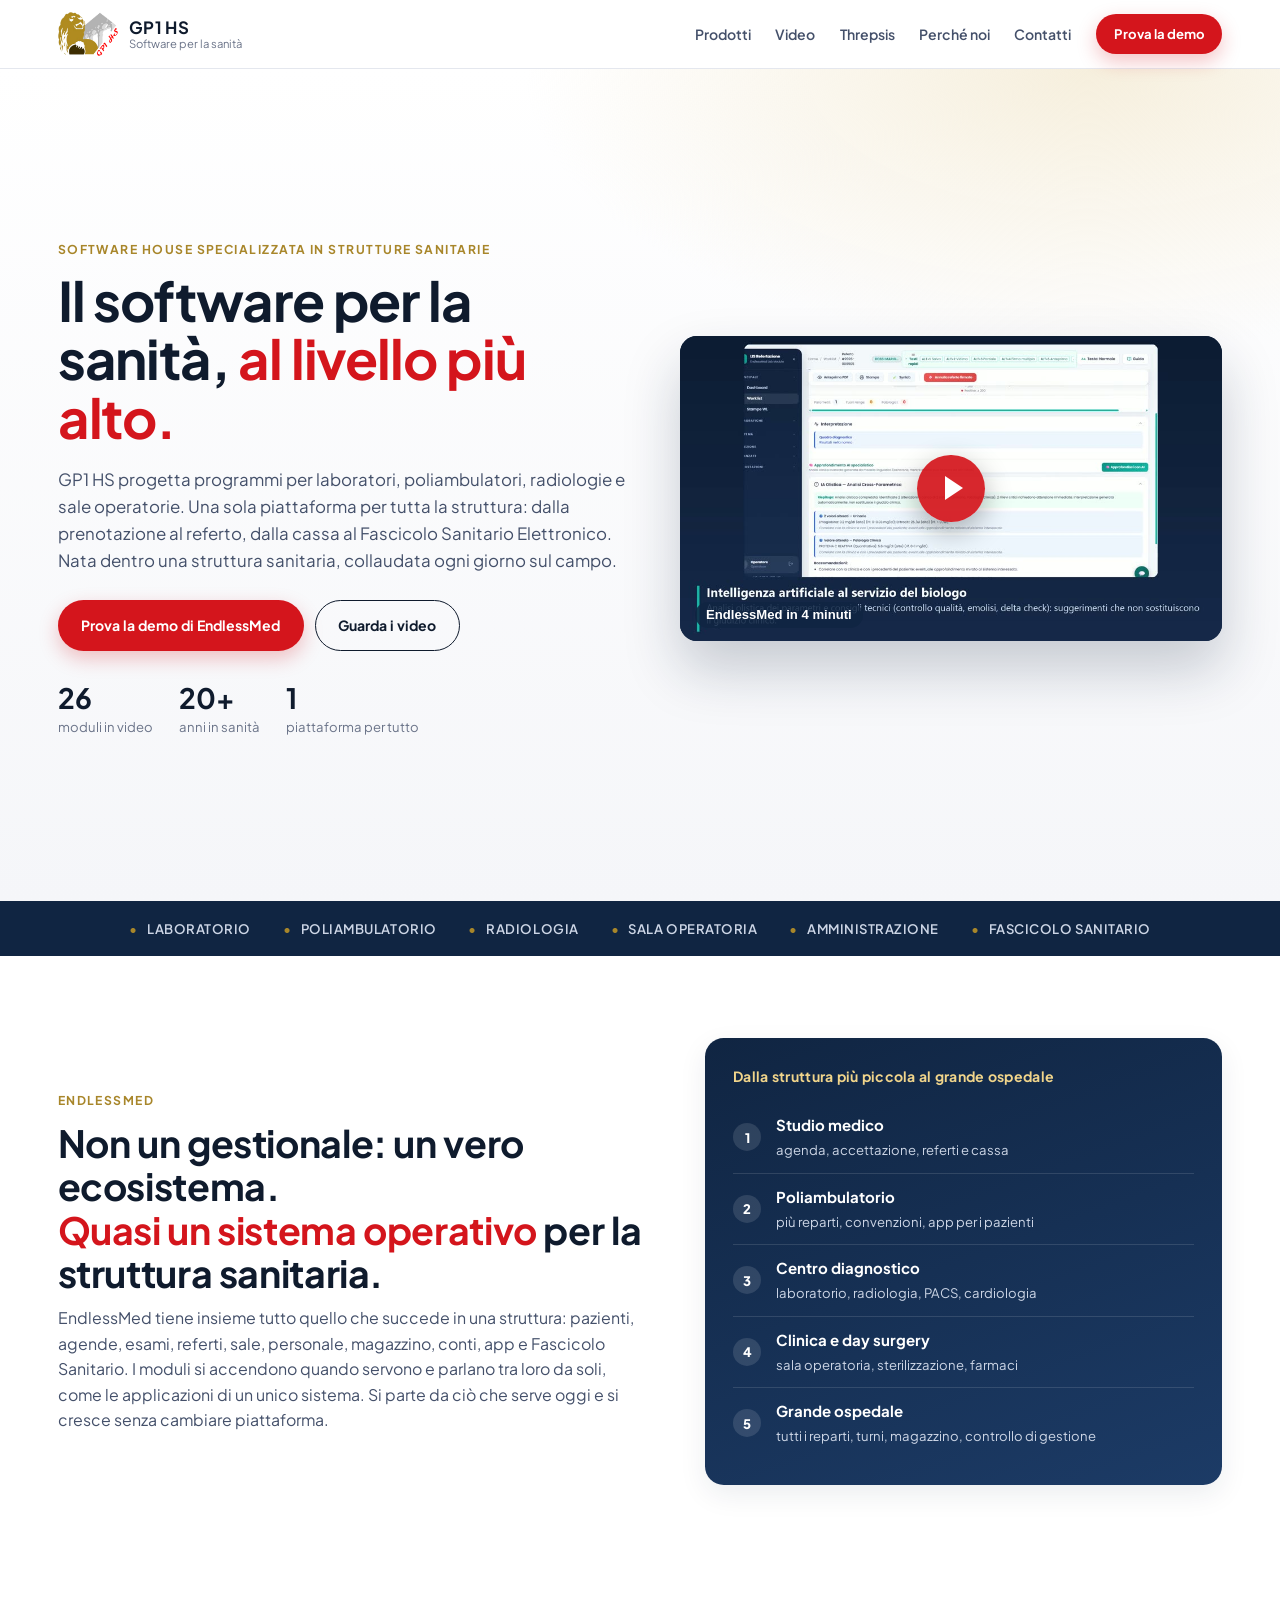
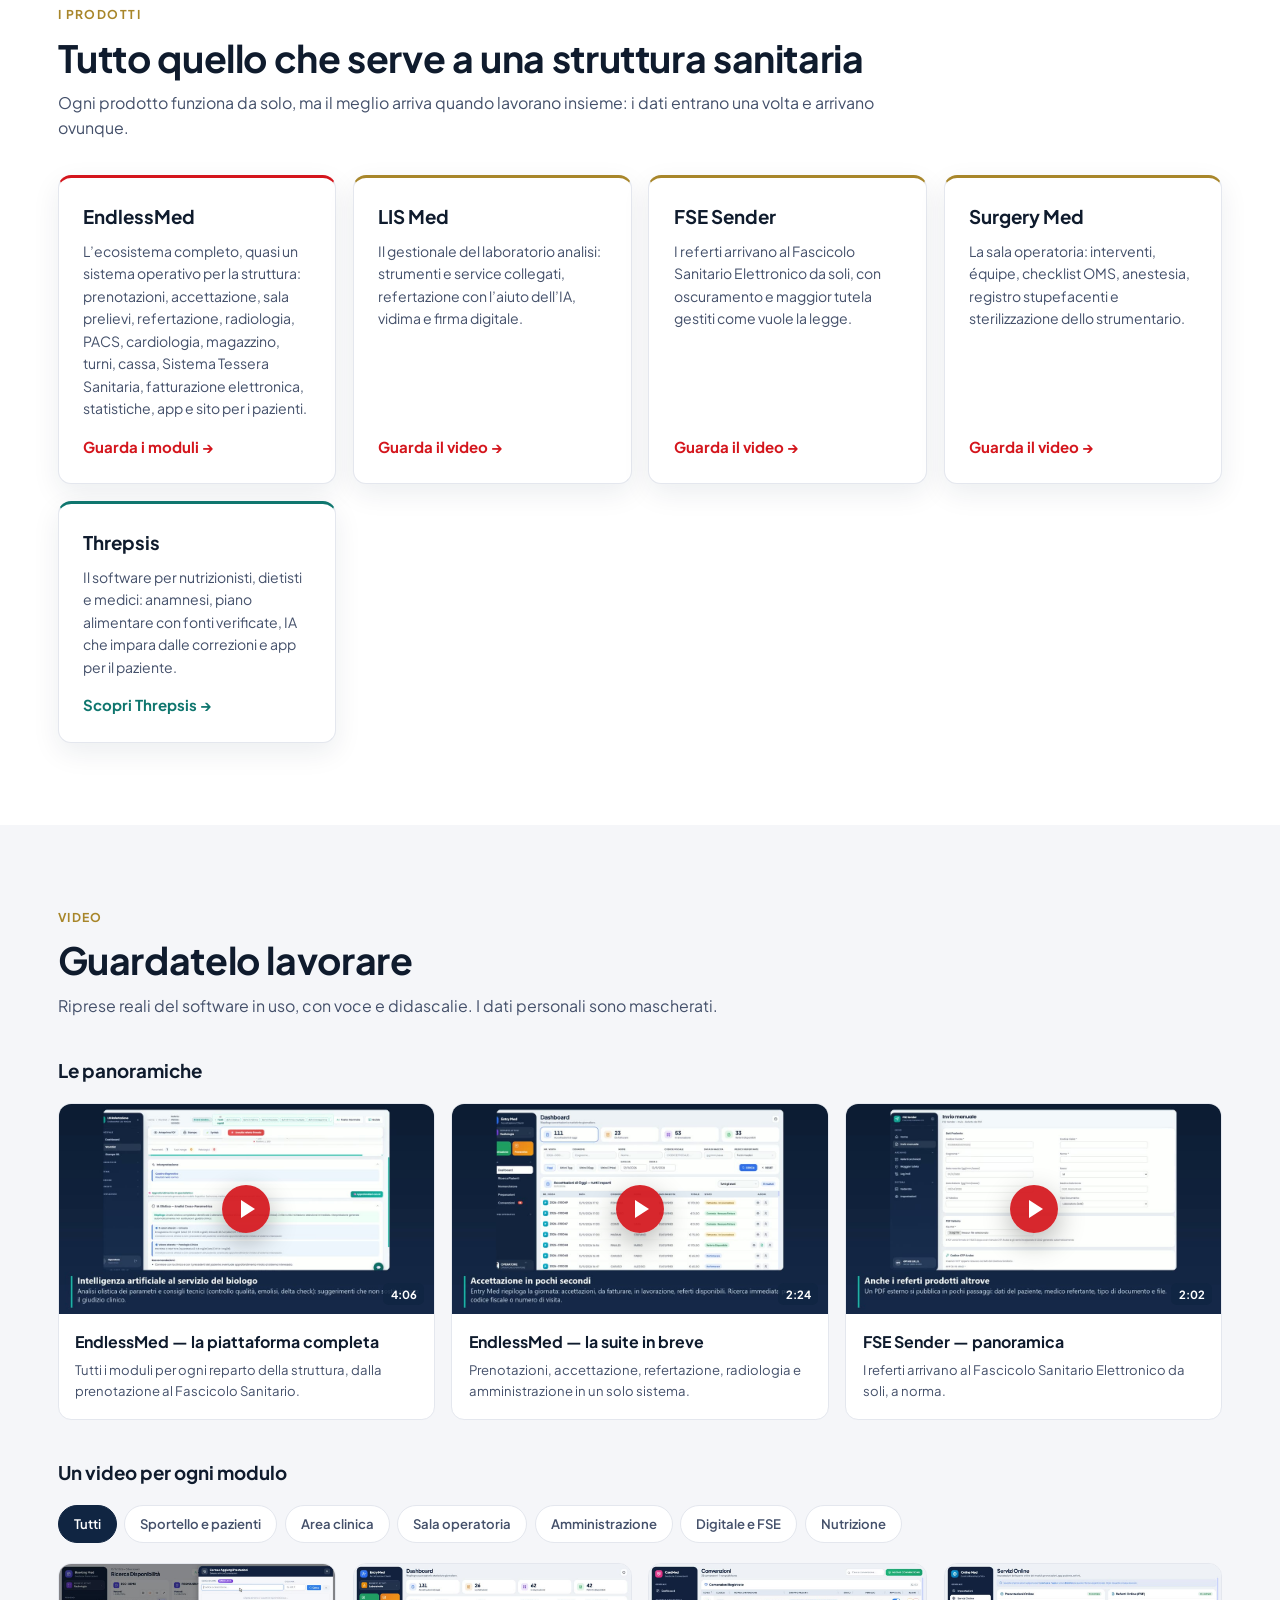
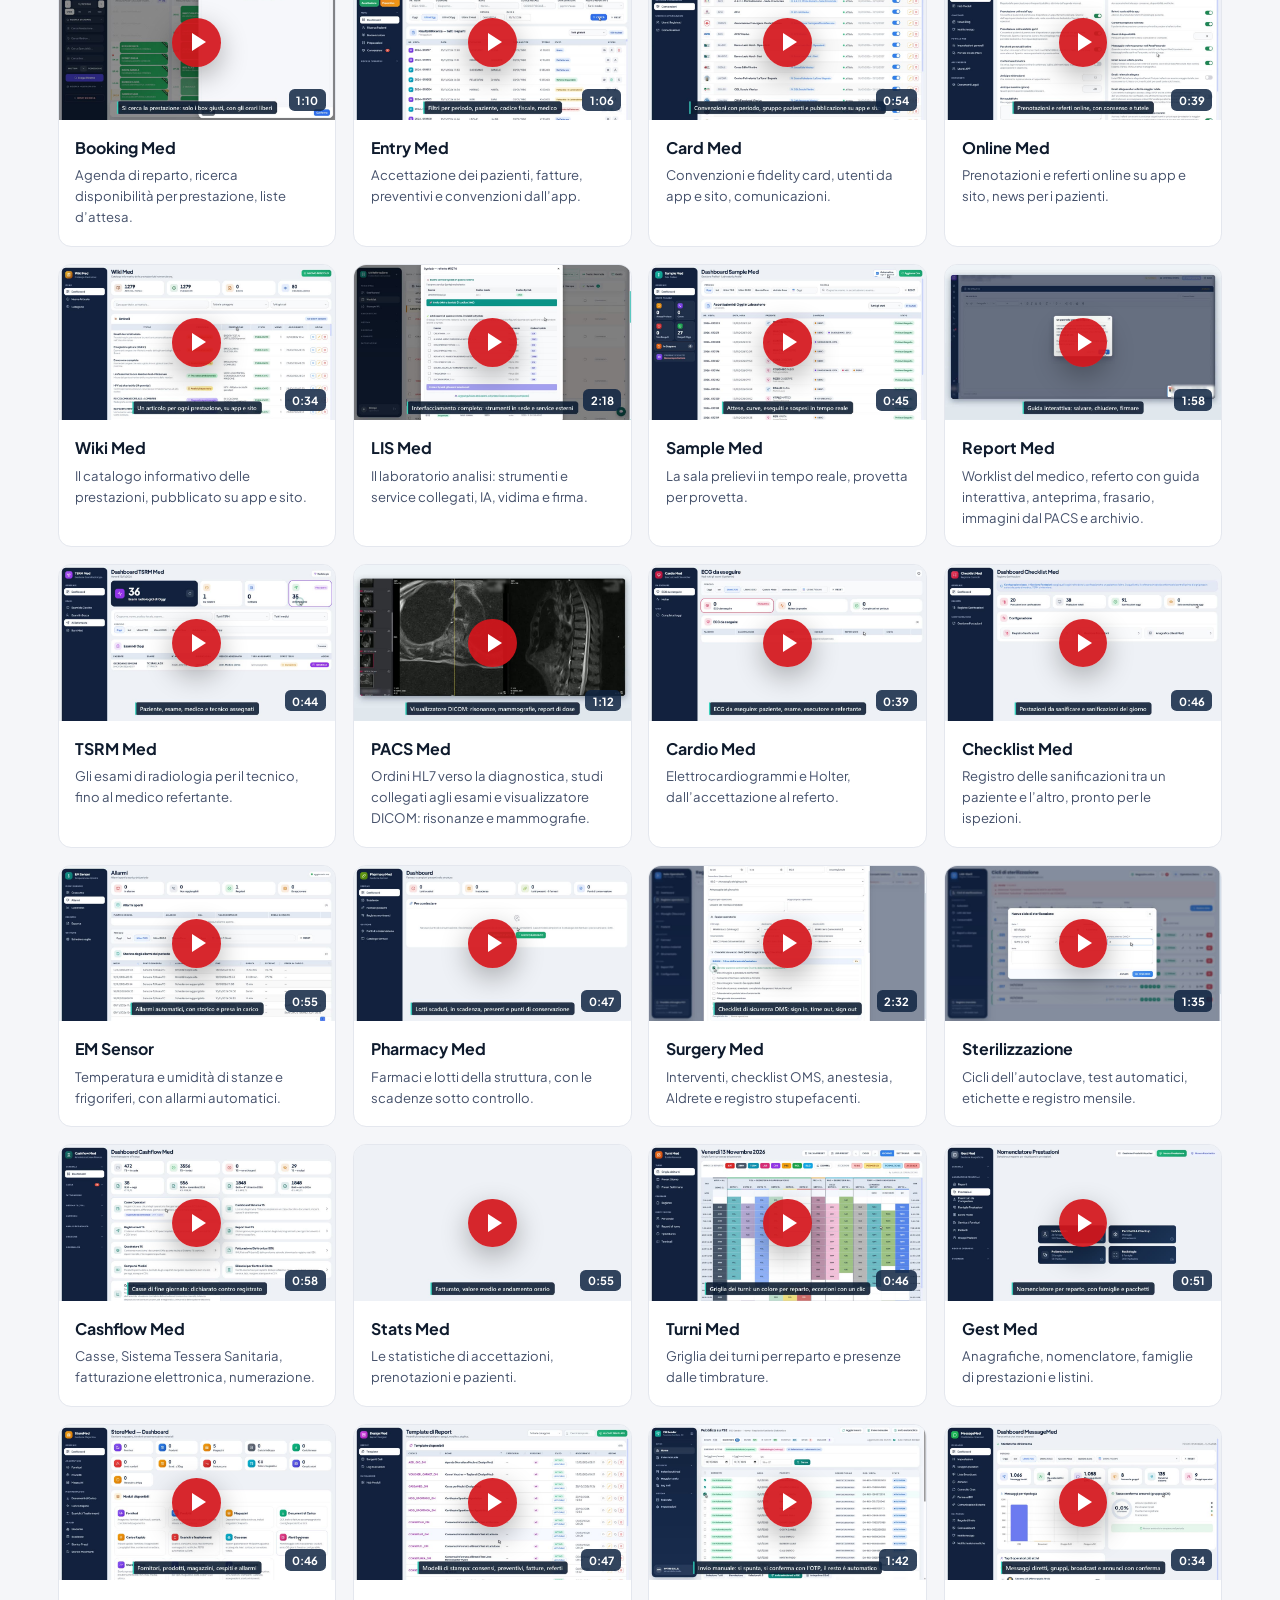
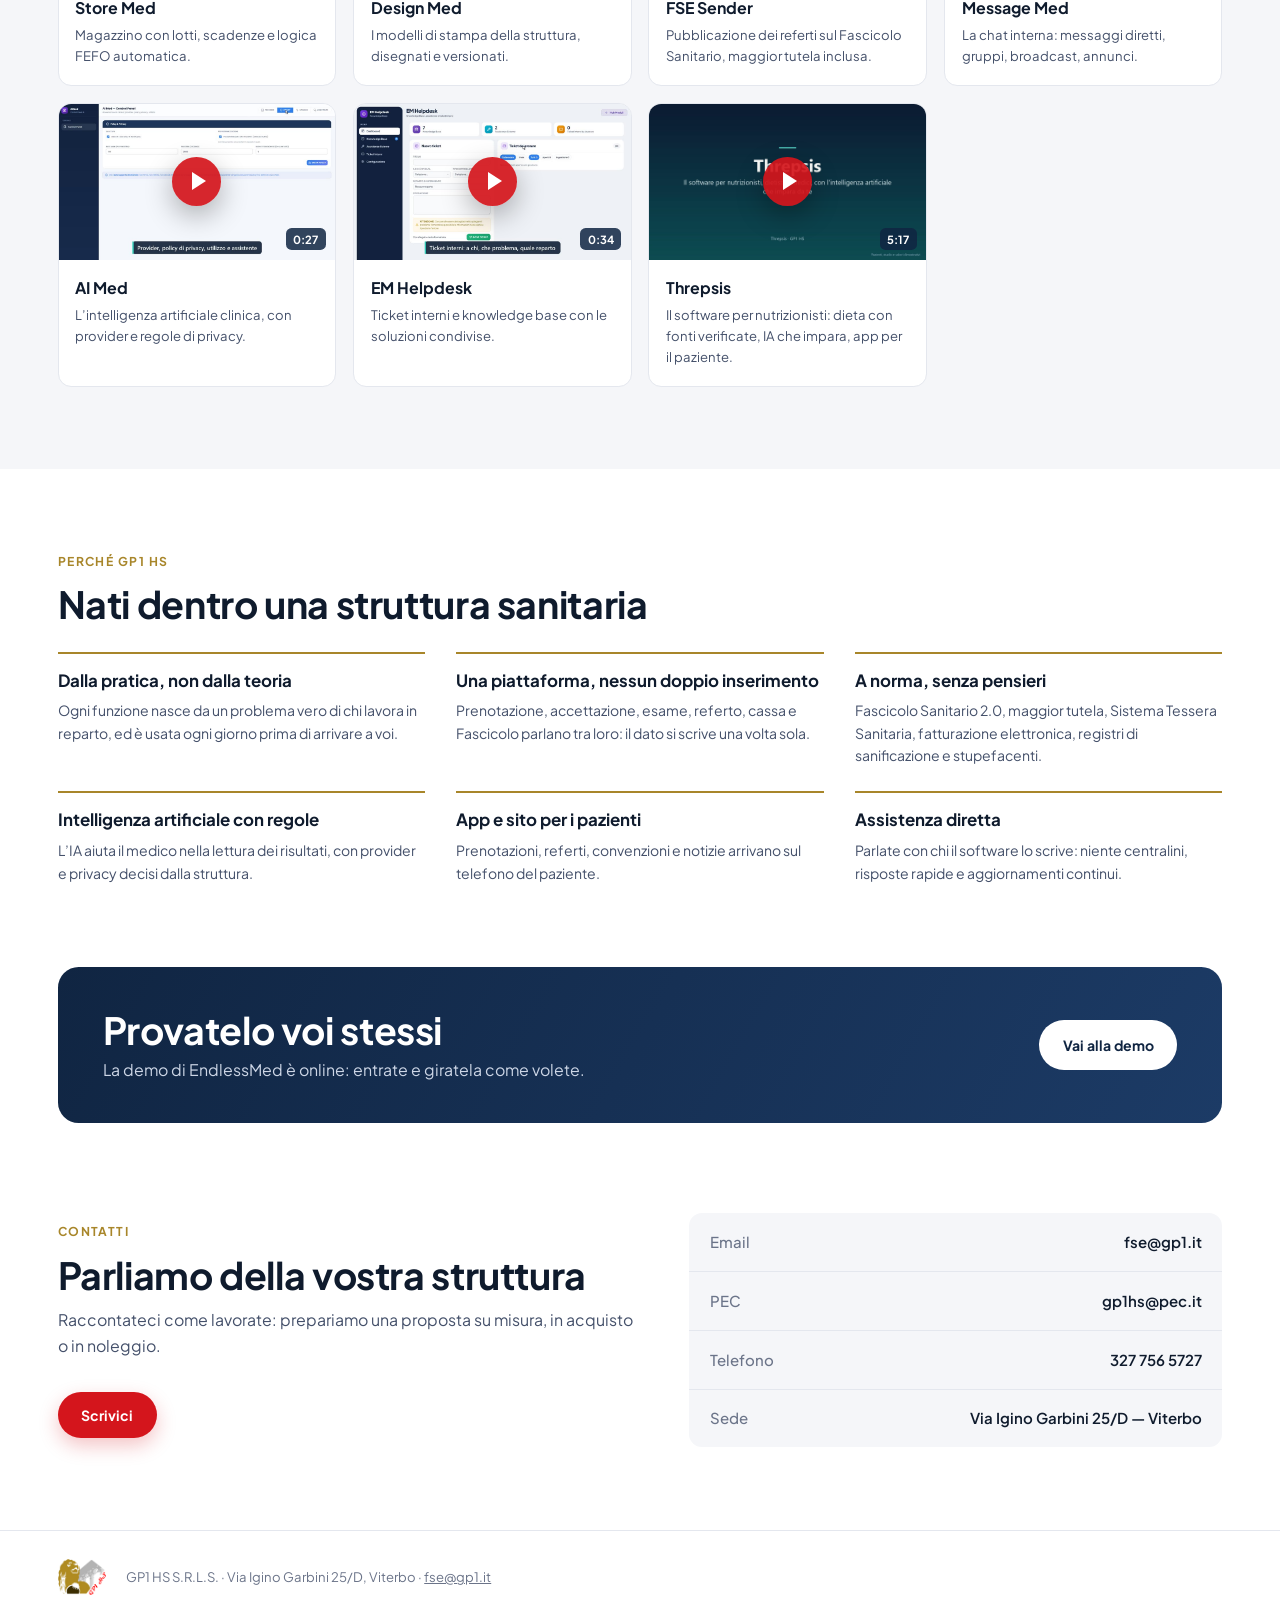
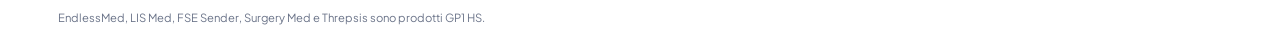
==== commit 69382c79: "Pagina Threpsis: software per la nutrizione, con video demo, schermate e foto della simulazione AI N" ====
--- a/index.html
+++ b/index.html
@@ -4,7 +4,7 @@
   <meta charset="utf-8">
   <meta name="viewport" content="width=device-width, initial-scale=1">
   <title>GP1 HS — Software per strutture sanitarie</title>
-  <meta name="description" content="GP1 HS è la software house specializzata in programmi per strutture sanitarie: EndlessMed, LIS Med, FSE Sender, Surgery Med. Guarda i video e prova la demo.">
+  <meta name="description" content="GP1 HS è la software house specializzata in programmi per strutture sanitarie: EndlessMed, LIS Med, FSE Sender, Surgery Med e Threpsis per la nutrizione. Guarda i video e prova la demo.">
   <meta property="og:title" content="GP1 HS — Software per strutture sanitarie">
   <meta property="og:description" content="Una sola piattaforma per tutta la struttura, dalla prenotazione al Fascicolo Sanitario Elettronico.">
   <meta property="og:image" content="video/poster/video-endlessmed-completo.jpg">
@@ -12,7 +12,7 @@
   <link rel="preconnect" href="https://fonts.googleapis.com">
   <link rel="preconnect" href="https://fonts.gstatic.com" crossorigin>
   <link href="https://fonts.googleapis.com/css2?family=Plus+Jakarta+Sans:wght@400;500;600;700;800&display=swap" rel="stylesheet">
-  <link rel="stylesheet" href="assets/css/style.css?v=20261118">
+  <link rel="stylesheet" href="assets/css/style.css?v=20261119">
 </head>
 <body>
 
@@ -25,6 +25,7 @@
     <nav class="nav" id="nav" aria-label="Menu principale">
       <a href="#prodotti">Prodotti</a>
       <a href="#video">Video</a>
+      <a href="threpsis.html">Threpsis</a>
       <a href="#perche">Perché noi</a>
       <a href="#contatti">Contatti</a>
       <a class="btn btn--primary btn--sm" href="https://demo.endlessmed.com" target="_blank" rel="noopener">Prova la demo</a>
@@ -116,6 +117,11 @@
           <p>La sala operatoria: interventi, équipe, checklist OMS, anestesia, registro stupefacenti e sterilizzazione dello strumentario.</p>
           <a class="link play" href="#" data-video="surgery-med" data-titolo="Surgery Med">Guarda il video</a>
         </article>
+        <article class="product product--thr">
+          <h3>Threpsis</h3>
+          <p>Il software per nutrizionisti, dietisti e medici: anamnesi, piano alimentare con fonti verificate, IA che impara dalle correzioni e app per il paziente.</p>
+          <a class="link" href="threpsis.html">Scopri Threpsis</a>
+        </article>
       </div>
     </div>
   </section>
@@ -183,7 +189,7 @@
   <div class="wrap foot__row">
     <img src="assets/img/logo-gp1hs.png" alt="" width="48" height="36">
     <p>GP1 HS S.R.L.S. · Via Igino Garbini 25/D, Viterbo · <a href="mailto:fse@gp1.it">fse@gp1.it</a></p>
-    <p class="foot__small">EndlessMed, LIS Med, FSE Sender e Surgery Med sono prodotti GP1 HS.</p>
+    <p class="foot__small">EndlessMed, LIS Med, FSE Sender, Surgery Med e Threpsis sono prodotti GP1 HS.</p>
   </div>
 </footer>
 
@@ -209,7 +215,7 @@
   </div>
 </dialog>
 
-<script src="assets/js/video.js?v=20261118"></script>
-<script src="assets/js/main.js?v=20261118"></script>
+<script src="assets/js/video.js?v=20261119"></script>
+<script src="assets/js/main.js?v=20261119"></script>
 </body>
 </html>
--- a/assets/css/style.css
+++ b/assets/css/style.css
@@ -187,3 +187,119 @@
   .contacts__list li { flex-direction: column; gap: 0.125rem; }
   .brand__txt small { display: none; }
 }
+
+/* ============ pagina Threpsis ============ */
+:root { --teal: #0f766e; --teal-2: #14937f; --teal-soft: #e3f4f0; --teal-ink: #0b3f3a; }
+.nav a[aria-current="page"] { color: var(--teal); }
+.btn--teal { background: var(--teal); color: #fff; box-shadow: 0 0.5rem 1.25rem rgba(15, 118, 110, .25); }
+.btn--teal:hover { background: #0b5f58; }
+.eyebrow--thr { color: var(--teal); }
+.eyebrow--light { color: #8fe3d3; }
+.accent-t { color: var(--teal); }
+.hero--thr { background: radial-gradient(62.5rem 31.25rem at 85% 0%, var(--teal-soft), transparent 60%), linear-gradient(180deg, #fff, #f2f8f7); }
+.play__btn--teal { background: rgba(15, 118, 110, .94); }
+.band--thr { background: var(--teal-ink); }
+.band--thr .band__row span::before { color: #8fe3d3; }
+
+/* quattro pilastri */
+.pillars { display: grid; grid-template-columns: repeat(4, 1fr); gap: 1.125rem; }
+.pillar { background: #fff; border: 1px solid var(--line); border-top: 0.25rem solid var(--teal); border-radius: var(--radius); padding: 1.5rem; box-shadow: var(--shadow); }
+.pillar__ico { font-size: 1.75rem; line-height: 1; }
+.pillar h3 { font-size: 1.125rem; margin: 0.75rem 0 0.375rem; }
+.pillar p { margin: 0; color: var(--ink-2); font-size: 0.9375rem; }
+
+/* funzioni a zig-zag */
+.feat { display: grid; grid-template-columns: 1.3fr 1fr; gap: 3rem; align-items: center; padding: 3rem 0; border-top: 1px solid var(--line); }
+.feat:first-of-type, .feat--first { border-top: 0; padding-top: 1rem; }
+.feat:nth-of-type(even) { grid-template-columns: 1fr 1.3fr; }
+.feat:nth-of-type(even) > :first-child { order: 2; }
+.feat__txt h3 { font-size: clamp(1.375rem, 2.2vw, 1.75rem); line-height: 1.2; margin: 0.625rem 0 0.75rem; }
+.feat__txt p { margin: 0 0 1rem; color: var(--ink-2); font-size: 1.03rem; }
+.feat__num { display: inline-grid; place-items: center; width: 2.25rem; height: 2.25rem; border-radius: 50%; background: var(--teal); color: #fff; font-weight: 800; font-size: 0.9375rem; }
+.checks { list-style: none; margin: 0; padding: 0; display: grid; gap: 0.5rem; }
+.checks li { position: relative; padding-left: 1.75rem; color: var(--ink-2); font-size: 0.9375rem; }
+.checks li::before { content: ''; position: absolute; left: 0.25rem; top: 0.35em; width: 0.5rem; height: 0.875rem; border: solid var(--teal); border-width: 0 0.1875rem 0.1875rem 0; transform: rotate(45deg); }
+.shot { display: block; width: 100%; padding: 0; border: 1px solid var(--line); border-radius: 0.875rem; overflow: hidden; background: #fff; cursor: zoom-in; box-shadow: 0 1.25rem 2.5rem rgba(16, 37, 66, .14); transition: transform .2s, box-shadow .2s; }
+.shot:hover { transform: translateY(-0.1875rem); box-shadow: 0 1.75rem 3.25rem rgba(16, 37, 66, .2); }
+.shot img { width: 100%; height: auto; }
+.shot-pair { display: grid; grid-template-columns: 1fr; gap: 1rem; }
+.shot-pair .shot:nth-child(2) { width: 78%; margin: -3.5rem 0 0 auto; position: relative; }
+.phone-wrap { display: grid; place-items: center; padding: 2.5rem 1rem; border-radius: 1.25rem; background: radial-gradient(circle at 50% 30%, #1d9c87, var(--teal-ink)); }
+.shot--phone { width: min(17rem, 80%); border: 0.5rem solid #111; border-radius: 2rem; }
+
+/* autoapprendimento */
+.learn { background: linear-gradient(150deg, var(--teal-ink), #0e5c55 60%, #10443f); color: #e6f2f0; padding: 5.5rem 0; }
+.learn h2 { color: #fff; }
+.learn p { color: #cfe7e2; font-size: 1.05rem; }
+.learn strong { color: #fff; }
+.learn__grid { display: grid; grid-template-columns: 1fr 1.15fr; gap: 3.5rem; align-items: center; }
+.learn__steps { list-style: none; margin: 1.5rem 0; padding: 0; display: grid; grid-template-columns: repeat(4, 1fr); gap: 0.75rem; counter-reset: k; }
+.learn__steps li { counter-increment: k; background: rgba(255, 255, 255, .08); border: 1px solid rgba(255, 255, 255, .14); border-radius: 0.75rem; padding: 0.875rem; }
+.learn__steps li::before { content: counter(k); display: inline-grid; place-items: center; width: 1.625rem; height: 1.625rem; border-radius: 50%; background: #8fe3d3; color: var(--teal-ink); font-weight: 800; font-size: 0.8125rem; margin-bottom: 0.375rem; }
+.learn__steps strong { display: block; }
+.learn__steps span { font-size: 0.8125rem; color: #b9dcd5; }
+.learn .learn__note { font-size: 0.9375rem; border-left: 0.1875rem solid #8fe3d3; padding-left: 1rem; }
+.shot--dark { border-color: rgba(255, 255, 255, .2); }
+
+/* simulazione */
+.sim { display: grid; grid-template-columns: 1fr 1.25fr; gap: 3.5rem; align-items: center; }
+.sim__txt p { color: var(--ink-2); font-size: 1.03rem; margin: 0 0 1.25rem; }
+.sim__fig { margin: 0; }
+.sim__fig figcaption { margin-top: 0.875rem; color: var(--muted); font-size: 0.875rem; }
+.badge-ai { display: inline-block; background: var(--navy); color: #fff; font-weight: 700; font-size: 0.75rem; padding: 0.1875rem 0.625rem; border-radius: 62.4375rem; margin-right: 0.375rem; }
+
+/* studio */
+.tiles { display: grid; grid-template-columns: repeat(4, 1fr); gap: 1.125rem; }
+.tile { background: var(--bg-alt); border-radius: var(--radius); padding: 1.375rem 1.5rem; border-left: 0.25rem solid var(--teal); }
+.tile h3 { margin: 0 0 0.375rem; font-size: 1.0625rem; }
+.tile p { margin: 0; color: var(--ink-2); font-size: 0.9rem; }
+
+/* fonti */
+.fonti { display: grid; grid-template-columns: 1fr 1.2fr; gap: 3rem; align-items: start; }
+.fonti__list { list-style: none; margin: 0; padding: 0; background: #fff; border: 1px solid var(--line); border-radius: var(--radius); }
+.fonti__list li { display: grid; grid-template-columns: 13rem 1fr; gap: 1rem; padding: 0.95rem 1.25rem; border-bottom: 1px solid var(--line); }
+.fonti__list li:last-child { border-bottom: 0; }
+.fonti__list strong { color: var(--teal-ink); }
+.fonti__list span { color: var(--ink-2); font-size: 0.9375rem; }
+#ia .why h3 { border-top-color: var(--teal); }
+
+/* domande */
+.faq { display: grid; grid-template-columns: 1fr 2fr; gap: 3rem; align-items: start; }
+.faq__list { display: grid; gap: 0.625rem; }
+.faq details { background: #fff; border: 1px solid var(--line); border-radius: 0.75rem; padding: 0 1.25rem; }
+.faq summary { cursor: pointer; font-weight: 700; padding: 1rem 2rem 1rem 0; list-style: none; position: relative; }
+.faq summary::-webkit-details-marker { display: none; }
+.faq summary::after { content: '+'; position: absolute; right: 0; top: 50%; transform: translateY(-50%); font-size: 1.375rem; color: var(--teal); }
+.faq details[open] summary::after { content: '\2212'; }
+.faq details p { margin: 0 0 1rem; color: var(--ink-2); }
+.cta__box--thr { background: linear-gradient(120deg, var(--teal-ink), #117a6c); }
+
+/* immagine ingrandita */
+.lb { border: 0; padding: 0; background: transparent; max-width: 96vw; max-height: 96vh; overflow: visible; }
+.lb::backdrop { background: rgba(8, 15, 28, .88); }
+.lb__box { margin: 0; position: relative; }
+.lb__box img { max-width: 96vw; max-height: calc(96vh - 3rem); width: auto; height: auto; border-radius: 0.625rem; background: #fff; }
+.lb__box figcaption { color: #fff; text-align: center; padding-top: 0.625rem; font-size: 0.9375rem; }
+.lb__close { position: absolute; right: 0.5rem; top: 0.5rem; width: 2.5rem; height: 2.5rem; border-radius: 50%; border: 0; background: rgba(16, 37, 66, .85); color: #fff; font-size: 1.625rem; line-height: 1; cursor: pointer; }
+
+/* prodotti: cinque schede */
+.products { grid-template-columns: repeat(auto-fit, minmax(min(100%, 15rem), 1fr)); }
+.product--thr { border-top-color: var(--teal); }
+.product--thr .link { color: var(--teal); }
+
+@media (max-width: 1200px) {
+  .pillars, .tiles { grid-template-columns: repeat(2, 1fr); }
+  .learn__steps { grid-template-columns: repeat(2, 1fr); }
+}
+@media (max-width: 960px) {
+  .feat, .feat:nth-of-type(even), .learn__grid, .sim, .fonti, .faq { grid-template-columns: 1fr; gap: 2rem; }
+  .feat:nth-of-type(even) > :first-child { order: 0; }
+  .fonti__list li { grid-template-columns: 1fr; gap: 0.125rem; }
+  .products { grid-template-columns: repeat(2, 1fr); }
+}
+@media (max-width: 720px) {
+  .pillars, .tiles, .learn__steps, .products { grid-template-columns: 1fr; }
+  .feat { padding: 2.25rem 0; }
+  .learn { padding: 3.75rem 0; }
+  .shot-pair .shot:nth-child(2) { width: 100%; margin: 0; }
+}
